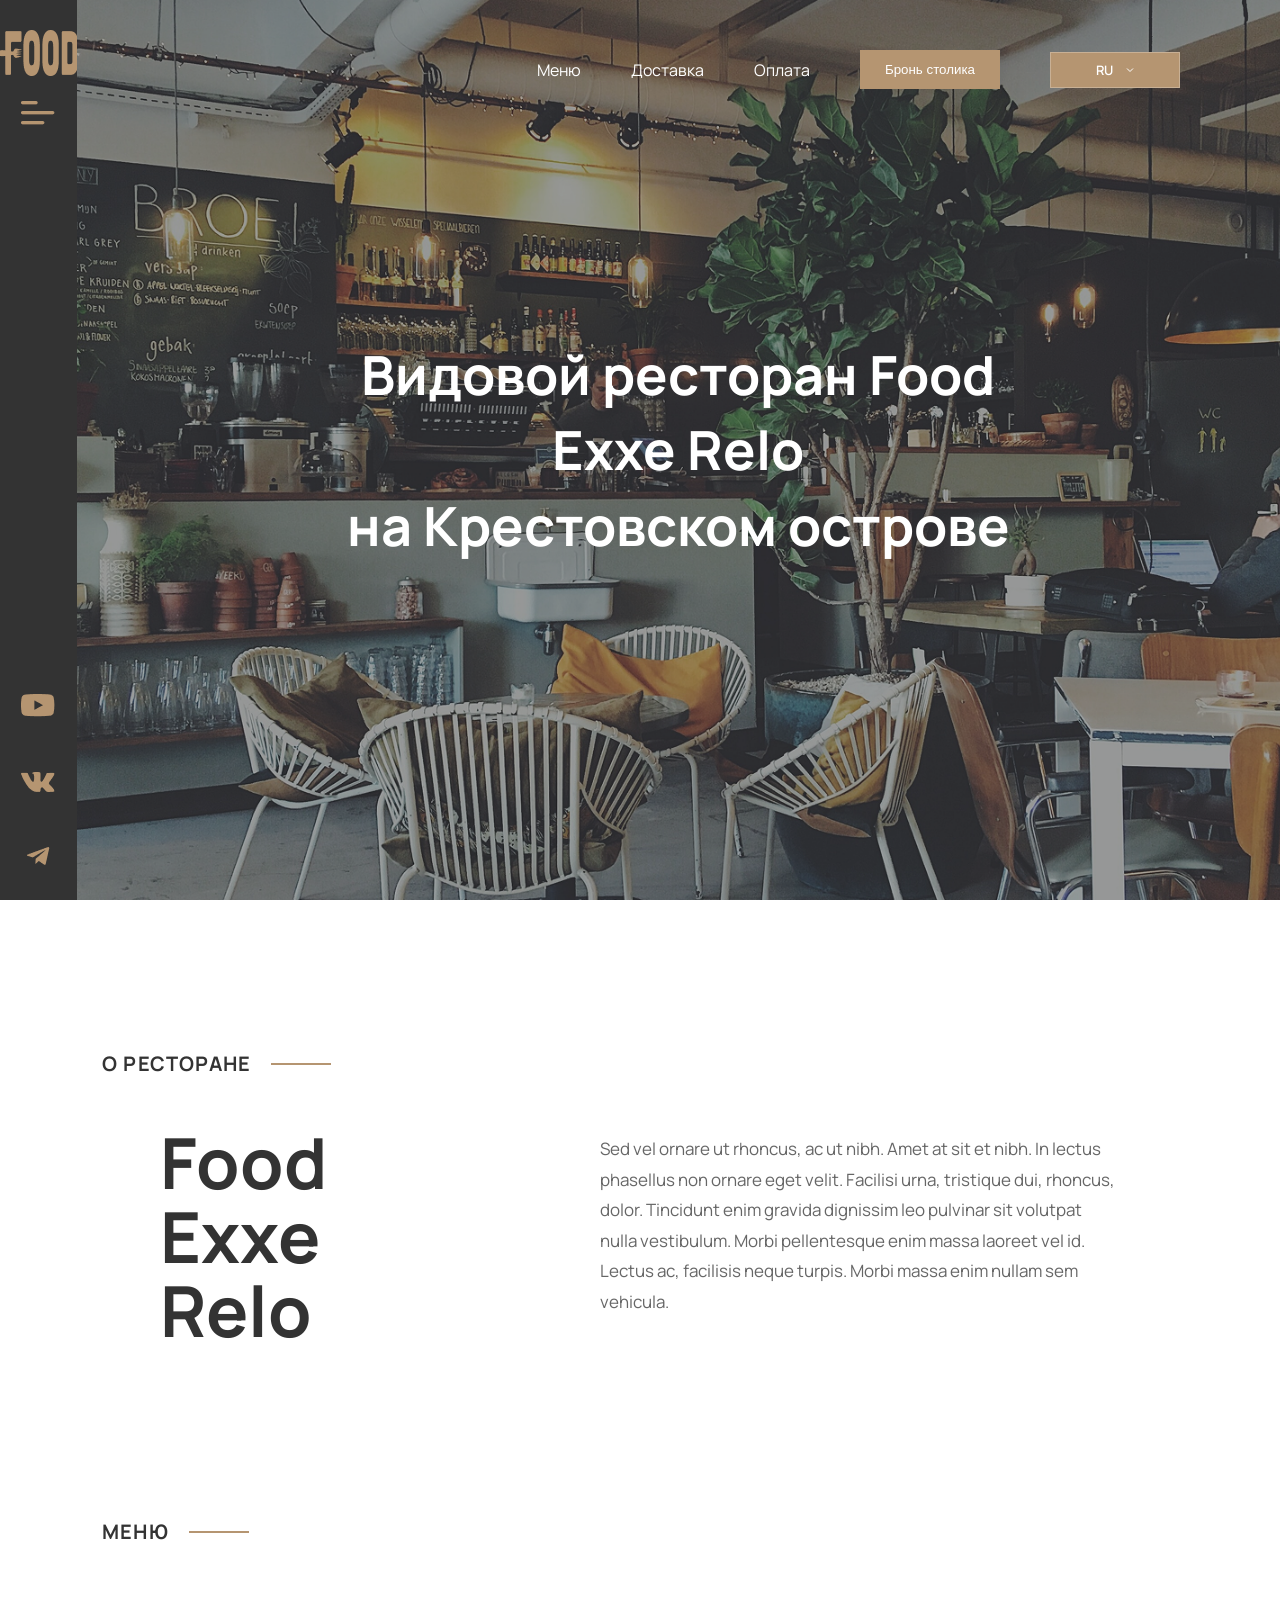
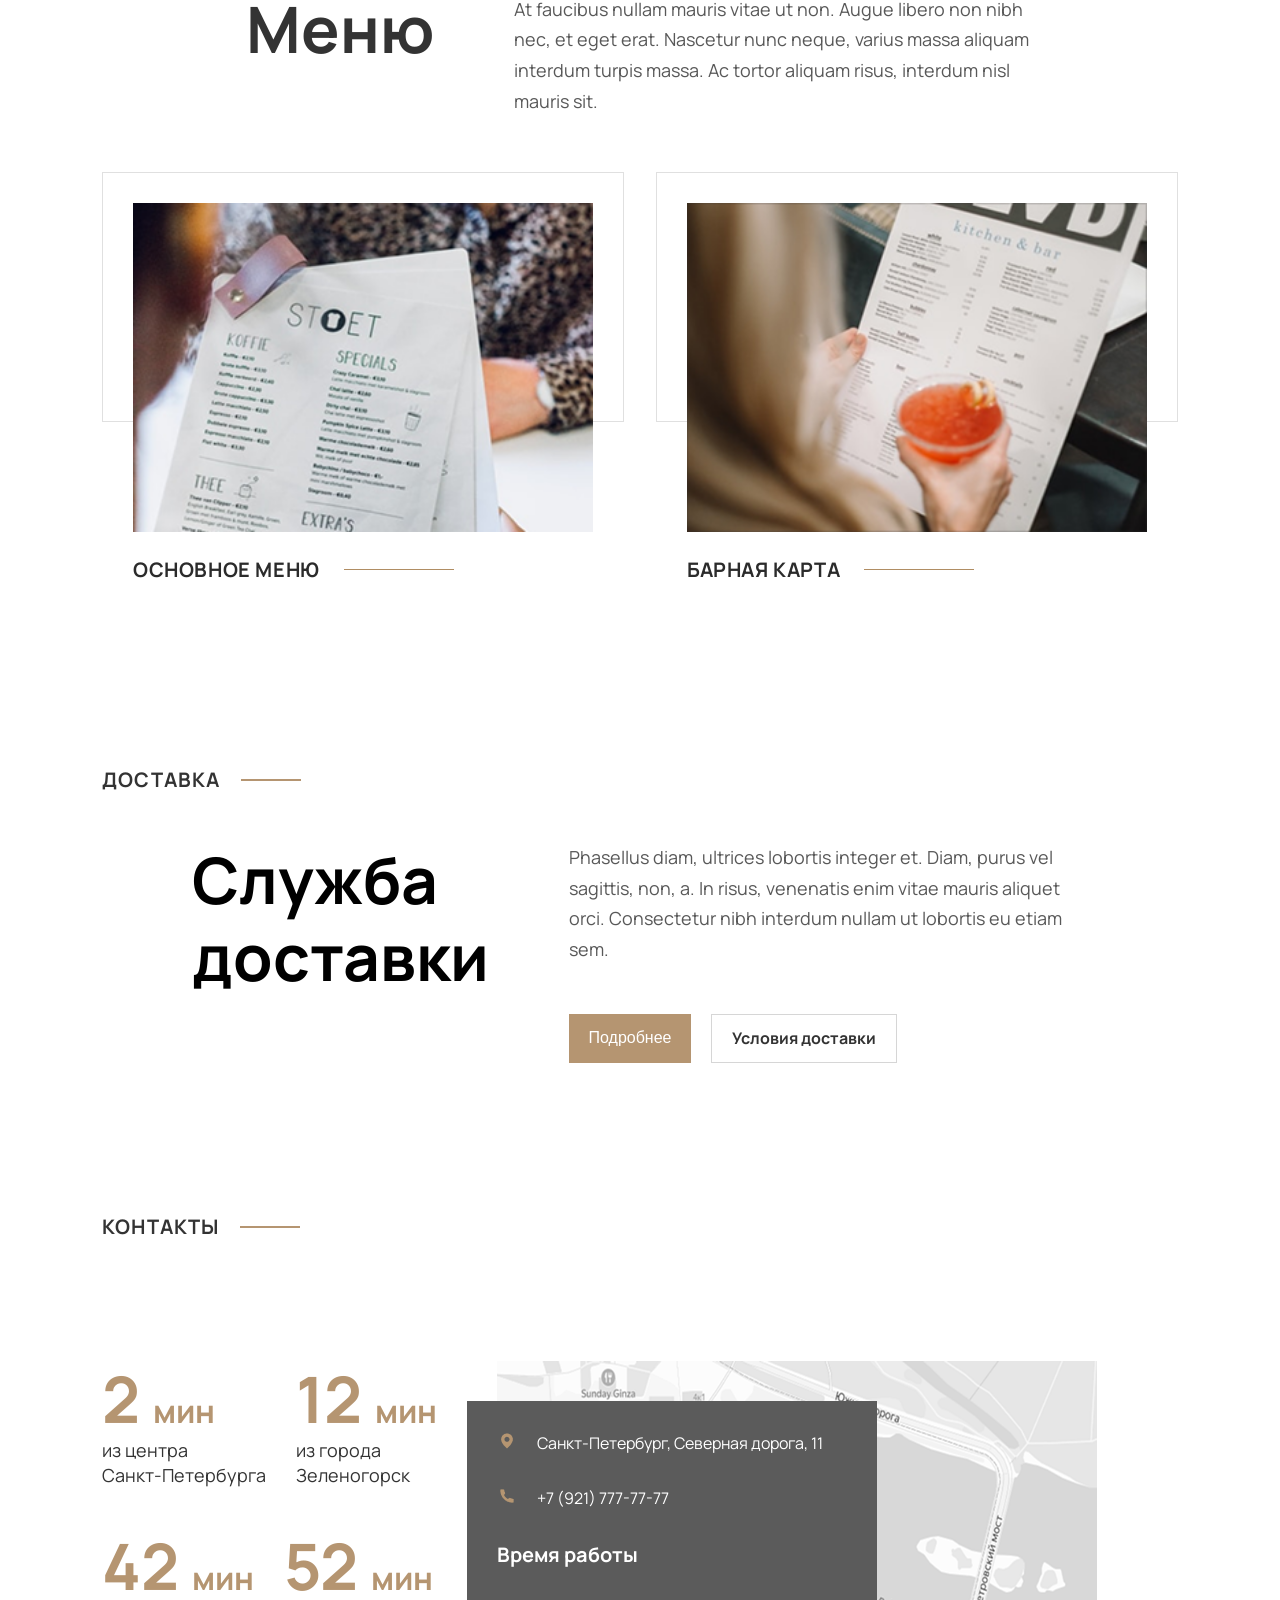
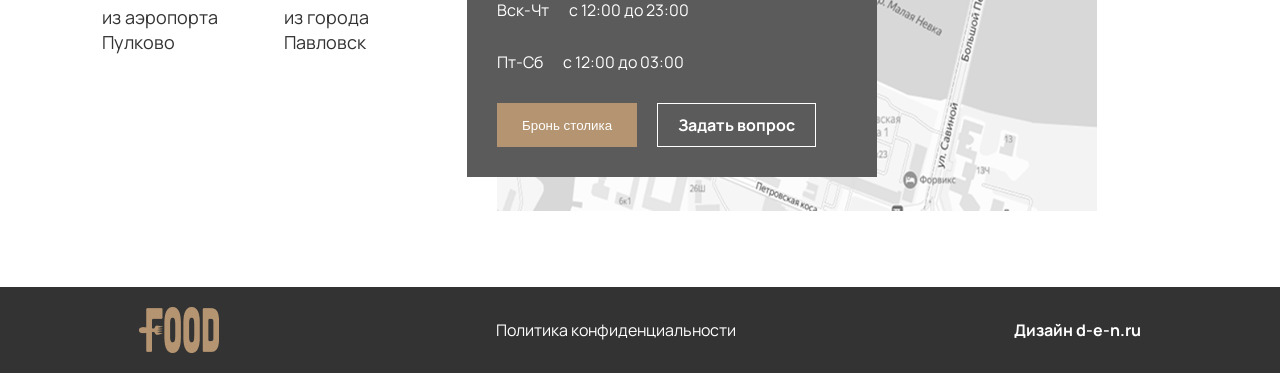
==== index.html @ c0ee684f "menu bar upade" ====
<!DOCTYPE html>
<html lang="ru">

<head>
    <meta charset="UTF-8">
    <meta name="viewport" content="width=device-width, initial-scale=1.0">
    <title>Food Exxe Relo</title>
    <link rel="stylesheet" href="./css/style.css">

    <link href="https://fonts.googleapis.com/css2?family=Manrope:wght@300;400;500;600;700&display=swap"
        rel="stylesheet">
</head>

<body>
    <section class="layout">
        <aside class="sidebar">
            <div class="sidebar-left">
                <a href="#">
                    <img src="./images/logo.png" alt="Logo">

                </a>
                <a href="#" id="openMobileMenu">
                    <img src="./images/burger-menu.png" alt="Logo">
                </a>

            </div>
            <div class="sidebar-actions">
                <button id="openModalMobile" class="wrapper-navbar__btn sidebar-book-btn" type="button"
                    data-i18n="nav.bookTable">Бронь столика</button>
                <div data-lang-select="header"></div>
            </div>
            <div class="sidebar-links">
                <a href="https://www.youtube.com/"><img src="./images/Youtube.png" alt="YouTube"></a>
                <a href="https://vk.ru/"><img  src="./images/Vk.png" alt="VK"></a>
                <a href="https://telegram.org/"><img src="./images/telegram.png" alt="Telegram"></a>
            </div>

        </aside>
        <div class="wrapper">
            <div class="wrapper-description">
                <nav class="wrapper-navbar">
                    <ul class="wrappper-navbar-items">
                        <li class="wrapper-navbar-item">
                            <a href="#" id="openMobileMenuNav" class="wrapper-navbar-link">Меню</a>
                        </li>
                        <li>
                            <a class="wrapper-navbar-link" href="delivery.html" data-i18n="nav.delivery">Доставка</a>
                        </li>
                        <li>
                            <a class="wrapper-navbar-link" href="#" data-i18n="nav.payment">Оплата</a>
                        </li>
                        <li>
                            <button id="openModal" class="wrapper-navbar__btn" type="button"
                                data-i18n="nav.bookTable">Бронь столика</button>
                        </li>
                        <li class="wrapper-navbar-lang">
                            <div data-lang-select="hero"></div>
                        </li>
                    </ul>
                </nav>
                <h2 class="wrapper-info" data-i18n-html="hero.title">Видовой ресторан Food Exxe Relo <br> на Крестовском
                    острове</h2>
            </div>

        </div>

        <section id="deliveryPage" class="delivery-page hidden">
            <div class="delivery-header">
                <nav class="delivery-categories" id="categoriesNav"></nav>
                <div class="delivery-account">
                    <div data-lang-select="delivery"></div>
                    <span data-i18n="delivery.account">Личный кабинет</span>
                    <svg width="20" height="20" viewBox="0 0 24 24" fill="none" stroke="currentColor"
                        stroke-width="1.5">
                        <circle cx="12" cy="8" r="4" />
                        <path d="M4 20c0-4 4-7 8-7s8 3 8 7" />
                    </svg>
                    <svg width="20" height="20" viewBox="0 0 24 24" fill="none" stroke="currentColor"
                        stroke-width="1.5">
                        <path d="M6 6h15l-1.5 9H7.5L6 6z" />
                        <circle cx="9" cy="20" r="1" />
                        <circle cx="18" cy="20" r="1" />
                    </svg>
                </div>
            </div>
            <div class="delivery-grid" id="deliveryGrid"></div>
        </section>

        <section id="productPage" class="product-page hidden">
            <div class="delivery-header">
                <nav class="delivery-categories" id="productCategoriesNav"></nav>
                <div class="delivery-account">
                    <div data-lang-select="delivery"></div>
                    <span data-i18n="delivery.account">Личный кабинет</span>
                    <svg width="20" height="20" viewBox="0 0 24 24" fill="none" stroke="currentColor"
                        stroke-width="1.5">
                        <circle cx="12" cy="8" r="4" />
                        <path d="M4 20c0-4 4-7 8-7s8 3 8 7" />
                    </svg>
                    <svg width="20" height="20" viewBox="0 0 24 24" fill="none" stroke="currentColor"
                        stroke-width="1.5">
                        <path d="M6 6h15l-1.5 9H7.5L6 6z" />
                        <circle cx="9" cy="20" r="1" />
                        <circle cx="18" cy="20" r="1" />
                    </svg>
                </div>
            </div>
            <div class="product-detail">
                <div class="product-detail__gallery"></div>
                <div class="product-detail__info">
                    <h1 class="product-detail__title" id="productTitle"></h1>
                    <div class="product-detail__price-row">
                        <span class="product-detail__price" id="productPrice"></span>
                        <span class="product-detail__weight" id="productWeight"></span>
                    </div>
                    <div class="product-detail__actions">
                        <div class="product-detail__quantity">
                            <label for="productQuantity" data-i18n="delivery.quantity">Количество порций:</label>
                            <input type="number" id="productQuantity" value="1" min="1" max="99">
                        </div>
                        <button type="button" class="product-detail__cart-btn" data-i18n="delivery.addToCart">В
                            корзину</button>
                    </div>
                    <div class="product-detail__addons">
                        <h3 class="product-detail__addons-title" data-i18n="delivery.addons">Сделать еще вкуснее</h3>
                        <div id="productAddons"></div>
                    </div>
                </div>
            </div>
        </section>

    </section>

    <section class="container landing-section about-section">
        <div class="restoran-about">
            <b class="restoran-text" data-i18n="section.about">о ресторане</b>
            <span class="linear"></span>
        </div>
        <div class="restoran-about__text about-section__content">
            <h2 class="restoran-about__h2 about-section__title">Food <br> Exxe <br> Relo</h2>
            <p class="restoran-about__description about-section__description" data-i18n="about.description">Sed vel
                ornare ut rhoncus, ac ut nibh. Amet at sit et nibh. In lectus phasellus non ornare eget velit. Facilisi
                urna, tristique dui, rhoncus, dolor. Tincidunt enim gravida dignissim leo pulvinar sit volutpat nulla
                vestibulum. Morbi pellentesque enim massa laoreet vel id. Lectus ac, facilisis neque turpis. Morbi massa
                enim nullam sem vehicula.</p>
        </div>

    </section>

    <section class="container landing-section">
        <div class="restoran-about">
            <b class="restoran-text" data-i18n="section.menu">меню</b>
            <span class="linear"></span>
        </div>
        <div class="restoran-about__text">
            <h2 class="restoran-about__h2" data-i18n="menu.title">Меню</h2>
            <p class="restoran-about__description" data-i18n="menu.description">
                At faucibus nullam mauris vitae ut non. Augue libero non nibh nec, et eget erat. Nascetur nunc neque,
                varius massa aliquam interdum turpis massa. Ac tortor aliquam risus, interdum nisl mauris sit.
            </p>
        </div>

        <div class="menu-cards">
            <a style="text-decoration: none;" href="#">
                <article class="menu-card">
                <div class="menu-card__media">
                        <img class="menu-card__image" src="./images/stoet.png" alt="Основное меню">
                </div>
                <div class="menu-card__about">
                    <b class="restoran-text" data-i18n="menu.main">Основное меню</b>
                    <span class="linear"></span>
                </div>
            </article>
            </a>
            <a style="text-decoration: none;" href="#">
                <article class="menu-card">
                <div class="menu-card__media">
                    <img src="./images/document.png" alt="Барная карта">
                </div>
                <div class="menu-card__about">
                    <b class="restoran-text" data-i18n="menu.bar">Барная карта</b>
                    <span class="linear restoran-linear"></span>
                </div>
            </article>
            </a>
        </div>

    </section>
    <br>
    <br>
    <section class="container landing-section">
        <div class="restoran-about">
            <b class="restoran-text" data-i18n="section.delivery">доставка</b>
            <span class="linear"></span>
        </div>
        <div class="restoran-about__text resto-bar">
            <b class="dostavka-about__h2" data-i18n-html="delivery.title">Служба <br> доставки</b>
            <div style="display: flex; flex-direction: column; gap: 50px; align-items: start;">
                <p class="restoran-about__description" data-i18n="delivery.description">
                Phasellus diam, ultrices lobortis integer et. Diam, purus vel sagittis, non, a. In risus, venenatis enim
                vitae mauris aliquet orci. Consectetur nibh interdum nullam ut lobortis eu etiam sem.
            </p>
            <div class="dostavka-btns">
            <button id="openMobileMenu" type="button"  class="dostavka-more__btn"  data-i18n="delivery.more">Подробнее</button>
            <a href="#" style="text-decoration: none;" class="dostavka-condition__btn"  data-i18n="delivery.conditions">Условия
                доставки</a>
        </div>
            </div>
        </div>
    </section>

    <section class="container">
        <div class="restoran-about">
            <b class="restoran-text" data-i18n="section.contacts">контакты</b>
            <span class="linear"></span>
        </div>

        <div class="contact-location">
            <div class="contact-left">
                <div class="contact-left__items">
                    <div class="contact-left__item">
                        <b class="contact-num">2 <span data-i18n="contacts.min">мин</span></b>
                        <p class="contact-city" data-i18n-html="contacts.fromCenter">из центра <br> Санкт-Петербурга</p>
                    </div>
                    <div class="contact-left__item">
                        <b class="contact-num">12 <span data-i18n="contacts.min">мин</span></b>
                        <p class="contact-city" data-i18n-html="contacts.fromZelenogorsk">из города <br> Зеленогорск</p>
                    </div>
                </div>
                <div class="contact-left__items contact-right__items">
                    <div class="contact-left__item">
                        <b class="contact-num">42 <span data-i18n="contacts.min">мин</span></b>
                        <p class="contact-city" data-i18n-html="contacts.fromPulkovo">из аэропорта <br> Пулково</p>
                    </div>
                    <div class="contact-left__item">
                        <b class="contact-num">52 <span data-i18n="contacts.min">мин</span></b>
                        <p class="contact-city" data-i18n-html="contacts.fromPavlovsk">из города <br> Павловск</p>
                    </div>
                </div>
            </div>
            <div class="contact-map">
                <img class="location-map" src="./images/Rectangle 43.png" alt="">
                <div class="map-card">
                    <div class="map-location">
                        <a href=""><img src="./images/ci_location.png" alt=""></a>
                       <a style="text-decoration: none; color: white; " href=""> <span class="map-location__left">Санкт-Петербург, Северная дорога, 11 </span></a>
                    </div>
                    <div class="map-location">
                        <a href="#"><img src="./images/ci_phone.png" alt=""></a>
                        <a style="text-decoration: none; color: white; " href="#"><span class="map-location__left">+7 (921) 777-77-77 </span></a>
                    </div>
                    <h4 class="work-hour">Время работы</h4>
                    <div class="map-location">
                        <span>Вск-Чт</span> 
                    <span>с 12:00 до 23:00</span>
                    </div>
                    <div class="map-location">
                        <span>Пт-Сб</span> 
                    <span>с 12:00 до 03:00</span>
                    </div>
                   <div class="map-btns">
                     <button id="openModalFromMenu" class="wrapper-navbar__btn sidebar-book-btn" type="button"
                    data-i18n="nav.bookTable">Бронь столика</button>
                     <a style="text-decoration: none;" href="#" class="bron-stol" 
                    >Задать вопрос</a>
                   </div>
                </div>
            </div>
        </div>
    </section>


    <footer class="footer">
        <div class="container2">
            <img src="./images/logo.png" alt="Logo">
            <p class="footer-politika" data-i18n="footer.privacy">Политика конфиденциальности</p>
            <p class="footer-link" data-i18n="footer.design">Дизайн d-e-n.ru</p>

        </div>

    </footer>

    <!-- ===== Modal ===== -->
    <div class="modal-overlay" id="bookingModal">
        <div class="modal">
            <button class="modal-close" id="closeModal" data-i18n-aria="modal.close" aria-label="Закрыть">×</button>

            <div class="modal-logo">
                <img src="./images/logo.png" alt="FOOD">
            </div>

            <h3 class="modal-title" data-i18n="modal.title">ЗАБРОНИРОВАТЬ СТОЛИК</h3>

            <form class="modal-form" id="bookingForm">
                <input type="text" name="name" data-i18n-placeholder="modal.name" placeholder="Имя" required>
                <input type="tel" name="phone" data-i18n-placeholder="modal.phone" placeholder="Телефон" required>

                <div class="modal-row">
                    <input type="number" name="guests" data-i18n-placeholder="modal.guests" placeholder="Гостей" min="1"
                        required>
                    <input type="text" name="time" data-i18n-placeholder="modal.time" placeholder="Время" required>
                </div>

                <button type="submit" class="modal-submit" data-i18n="modal.submit">Забронировать</button>
            </form>
        </div>
    </div>

    <!-- ===== Mobile Menu ===== -->
    <div class="mobile-menu" id="mobileMenu">
        <div class="mobile-menu-content">

            <div class="mobile-menu-logo">
                <img src="./images/logo.png" alt="FOOD">
                <br>
                <button class="mobile-menu-close" id="closeMobileMenu" data-i18n-aria="modal.close"
                    aria-label="Закрыть">×</button>

            </div>

            <div data-lang-select="mobile"></div>

            <nav class="mobile-menu-nav">
                <ul>
                   
                    <li><a href="delivery.html" data-open-delivery data-i18n="nav.delivery">Доставка</a></li>
                    <li><a href="#payment" data-i18n="nav.payment">Оплата</a></li>
                </ul>
            </nav>

            <button class="mobile-menu-btn" id="openModalFromMenu" data-i18n="nav.bookTable">
                Бронь столика
            </button>

            <div class="mobile-menu-socials">
                <a href="https://www.youtube.com/"><img src="./images/Youtube.png" alt="YouTube"></a>
                <a href="https://vk.ru/"><img src="./images/Vk.png" alt="VK"></a>
                <a href="https://telegram.org/"><img src="./images/telegram.png" alt="Telegram"></a>
            </div>
        </div>
    </div>

    <script src="./js/i18n.js"></script>
    <script src="./js/menu-data.js"></script>
    <script src="./js/delivery.js"></script>
    <script src="./js/script.js"></script>
</body>

</html>
---- css/style.css ----
* {
    box-sizing: border-box;
    margin: 0;
    padding: 0;
}



body {
    font-family: 'Manrope', sans-serif;
    overflow-x: hidden;
}
.container {
    max-width: 1076px;
    margin: 150px auto;
    
}

.container2 {
    padding: 20px 0;
    margin-top: 150px;
    display: flex;
    justify-content: space-around;
    align-items: center;
    color: rgba(255, 255, 255, 1);
}


.linear {
    width: 60px;
    height: 2px;
    background-color: rgba(181, 149, 113, 1);
}


.layout {
    display: flex;
    width: 100%;
    height: 100%;
    
}



.sidebar{
    background-color: rgba(51, 51, 51, 1);
    width: 6%;
    height: 100vh;
    padding: 30px;
    display: flex;
    flex-direction: column;
    align-items: center;
    justify-content: space-between;
    
}


.sidebar-left {
    display: flex;
    flex-direction: column;
    align-items: center;
    gap: 20px;
    flex-shrink: 0;
}




.sidebar-links {
    display: flex;
    flex-direction: column;
    align-items: center;
    justify-content: center;
    gap: 50px;
}

.sidebar-actions {
    display: none;
}


.wrapper {
    background-image: url("../images/bg-image.png");
    background-size: cover;
    background-position: center;
    width: 94%;
    height: 100vh;
    position: relative;
}


.wrappper-navbar-items {
    display: flex;
    padding-right: 100px;
    padding-top: 50px;
    justify-content: end;
    align-items: center;
    gap: 50px;
    list-style: none;
}

.wrapper-navbar-lang {
    list-style: none;
}


.wrapper-navbar-link {
    text-decoration: none;
    color: rgba(255, 255, 255, 1);
}



.wrapper-navbar__btn {
    background-color: rgba(181, 149, 113, 1);
    color: rgba(255, 255, 255, 1);
    padding: 12px 25px;
    border: none;
   
}

.wrapper-navbar__btn:hover {
    cursor: pointer;
}

.wrapper-info {
    position: relative;
    font-weight: 700;
    font-size: 54px;
    line-height: 140%;
    color: rgba(255, 255, 255, 1);
    text-align: center;
    max-width: 820px;
    padding: 0 32px;
    margin: 0 auto;
}

.wrapper-description {
    width: 100%;
    height: 100%;
    display: flex;
    flex-direction: column;
    justify-content: center;
    align-items: center;
    position: relative;
}

.wrapper-navbar {
    position: absolute;
    top: 0;
    right: 0;
    width: 100%;
    z-index: 2;
}




/* ===== Modal ===== */
.modal-overlay {
  position: fixed;
  inset: 0;
  background: rgba(0, 0, 0, 0.65);
  display: flex;
  align-items: center;
  justify-content: center;
  z-index: 1000;
  opacity: 0;
  visibility: hidden;
  transition: all 0.3s ease;
}

.modal-overlay.active {
  opacity: 1;
  visibility: visible;
}

.modal {
  background: #2a2a2a;
  padding: 40px 36px;
  border-radius: 8px;
  width: 100%;
  max-width: 380px;
  position: relative;
  text-align: center;
  transform: translateY(20px);
  transition: transform 0.3s ease;
}

.modal-overlay.active .modal {
  transform: translateY(0);
}

.modal-close {
  position: absolute;
  top: 16px;
  right: 18px;
  background: none;
  border: none;
  color: #fff;
  font-size: 28px;
  cursor: pointer;
  line-height: 1;
  opacity: 0.8;
  transition: opacity 0.2s;
}

.modal-close:hover {
  opacity: 1;
}

.modal-logo {
  margin-bottom: 20px;
}

.modal-logo img {
  height: 28px;
}

.modal-title {
  font-size: 15px;
  font-weight: 600;
  letter-spacing: 1.5px;
  margin-bottom: 28px;
  color: #fff;
  text-transform: uppercase;
}

.modal-form {
  display: flex;
  flex-direction: column;
  gap: 14px;
}

.modal-form input {
  width: 100%;
  padding: 12px 14px;
  background: transparent;
  border: 1px solid #555;
  border-radius: 4px;
  color: #fff;
  font-size: 14px;
  font-family: 'Manrope', sans-serif;
  outline: none;
  transition: border-color 0.2s;
}

.modal-form input::placeholder {
  color: #999;
}

.modal-form input:focus {
  border-color: #b59571;
}

.modal-row {
  display: flex;
  gap: 12px;
}

.modal-row input {
  width: 50%;
}

.modal-submit {
  margin-top: 10px;
  background: #b59571;
  color: #1a1a1a;
  border: none;
  padding: 13px;
  border-radius: 4px;
  font-size: 15px;
  font-weight: 600;
  cursor: pointer;
  transition: background 0.25s;
  font-family: 'Manrope', sans-serif;
}

.modal-submit:hover {
  background: #c9a87e;
}


/* ===== Mobile Menu ===== */
.mobile-menu {
  position: fixed;
  inset: 0;
  background: #2a2a2a;
  z-index: 1100;
  display: flex;
  align-items: center;
  justify-content: center;
  opacity: 0;
  visibility: hidden;
  transition: all 0.35s ease;
}

.mobile-menu.active {
  opacity: 1;
  visibility: visible;
}

.mobile-menu-content {
  text-align: center;
  width: 100%;
  max-width: 320px;
  position: relative;
  padding: 40px 20px;
  display: flex;
  flex-direction: column;
  align-items: center;
}

.mobile-menu-close {

  background: none;
  border: none;
  color: #b59571;
  font-size: 32px;
  cursor: pointer;
  line-height: 1;
}

.mobile-menu-logo {
    padding: 20px;
}

.mobile-menu-logo img {
  height: 32px;
}

.mobile-menu-nav ul {
  list-style: none;
  margin-bottom: 40px;
}

.mobile-menu-nav li {
  margin-bottom: 28px;
}

.mobile-menu-nav a {
  color: #fff;
  font-size: 22px;
  font-weight: 500;
  text-decoration: none;
  transition: color 0.2s;
}

.mobile-menu-nav a:hover {
  color: #b59571;
}

.mobile-menu-btn {
  background: #b59571;
  color: #1a1a1a;
  border: none;
  padding: 14px 36px;
  font-size: 16px;
  font-weight: 600;
  border-radius: 4px;
  cursor: pointer;
  font-family: 'Manrope', sans-serif;
  margin-bottom: 60px;
  transition: background 0.25s;
}

.mobile-menu-btn:hover {
  background: #c9a87e;
}

.mobile-menu-socials {
  display: flex;
  justify-content: center;
  gap: 28px;
}

.mobile-menu-socials img {
  width: 24px;
  height: 24px;
  opacity: 0.8;
  transition: opacity 0.2s;
}

.mobile-menu-socials a:hover img {
  opacity: 1;
}



.restoran-about {
    display: flex;
    gap: 20px;
    align-items: center;
}

.restoran-text {
    font-weight: 700;
    font-size: 20px;
    line-height: 140%;
    text-transform: uppercase;
    letter-spacing: 0.06em;
    color: rgba(51, 51, 51, 1);
}

.restoran-about__text {
    margin-top: 48px;
    display: flex;
    gap: 80px;
    justify-content: center;
    align-items: flex-start;
}

.restoran-about__h2 {
    font-weight: 700;
    font-size: 64px;
    line-height: 110%;
    color: rgba(51, 51, 51, 1);
    flex-shrink: 0;
}

.restoran-about__description {
    font-weight: 400;
    font-size: 18px;
    line-height: 170%;
    color: rgba(51, 51, 51, 0.82);
    margin-bottom: 0;
    max-width: 520px;
}

.about-section {
    padding-bottom: 20px;
}

.about-section__content {
    display: grid;
    grid-template-columns: minmax(220px, 340px) minmax(280px, 1fr);
    gap: 48px 100px;
    align-items: start;
    justify-content: start;
    max-width: 960px;
    margin-left: auto;
    margin-right: auto;
}

.about-section__title {
    font-size: clamp(42px, 5.5vw, 72px);
    line-height: 105%;
    margin: 0;
}

.about-section__description {
    font-size: 17px;
    line-height: 180%;
    color: rgba(51, 51, 51, 0.75);
    max-width: 100%;
    padding-top: 8px;
}


.menu-cards {
    margin-top: 56px;
    display: grid;
    grid-template-columns: repeat(2, minmax(0, 1fr));
    gap: 32px;
}

.menu-card {
    border: 1px solid rgba(51, 51, 51, 0.15);
    height: 250px;
    background: #fff;
    padding: 30px 30px 32px;
    display: flex;
    flex-direction: column;
}

.menu-card__media {
    width: 100%;

    
}

.menu-card__media img {
    width: 100%;
    height: 100%;
    display: block;
    object-fit: cover;
    object-position: center;
    
}

.menu-card__about {
    display: flex;
    gap: 24px;
    align-items: center;
    justify-content: flex-start;
    margin-top: 24px;
    
    
}

.menu-card__about .restoran-text {
    font-size: 20px;
    font-weight: 700;
    letter-spacing: 0.03em;
    text-transform: uppercase;
    white-space: nowrap;
    color: #2b2b2b;
}

.menu-card__about .linear {
    display: block;
    width: 110px;
    height: 1.5px;
    background: #b08d63;
}

.dostavka-about__h2 {
    font-weight: 700;
    font-size: 64px;
    line-height: 120%;
    
}


.dostavka-more__btn {
    background-color: rgba(181, 149, 113, 1);
    padding: 12px 20px;
    color: rgba(255, 255, 255, 1);
    border: none;
    font-weight: 500;
    font-size: 16px;
    line-height: 140%;
    
}

.dostavka-condition__btn {
    font-weight: bold;
    font-size: 16px;
    line-height: 140%;
    padding: 12px 20px;
    border: 1px solid rgba(51, 51, 51, 0.2);
    background-color: transparent;
    color: rgba(51, 51, 51, 1);
    
}

.dostavka-btns {
    display: flex;
    gap: 20px;
    justify-content: center;
    
}

.contact {
    max-width: 1296px;
    margin: 0 auto;
    
}

.contact-map img {
    width: 600px; 
    height: 450px;
    position: absolute;
        

}


.contact-location {
    width: 100%;
    display: flex;
    gap: 60px;
    margin-top: 120px;
    
    
}

.contact-left__items{
    display: flex;
    gap: 30px;
}

.contact-left__items + .contact-left__items {
    margin-top: 40px;
}


.contact-num {
    font-weight: 700;
    font-size: 64px;
    line-height: 120%;
    color: rgba(181, 149, 113, 1);
    
}

.contact-num span {
    font-weight: 700;
    font-size: 32px;
    line-height: 120%;
    color: rgba(181, 149, 113, 1);
}

.contact-city {
    font-weight: 400;
    font-size: 18px;
    line-height: 140%;
    color: rgba(51, 51, 51, 1);
    
}


.footer{
    width: 100%;
    background-color: rgba(51, 51, 51, 1);
}


.footer-politika {
    font-weight: 400;
    font-size: 16px;
    line-height: 140%;
}

.footer-link {
    font-weight: 700;
    font-size: 16px;
    line-height: 140%;
    color: rgba(255, 255, 255, 1);
}


/* ===== Utility ===== */
.hidden {
    display: none !important;
}


/* ===== Delivery Page ===== */
.delivery-page,
.product-page {
    flex: 1;
    width: auto;
    min-width: 0;
    background: #fff;
    min-height: 100vh;
    padding: 36px 48px 48px 40px;
}

.delivery-header {
    display: flex;
    align-items: flex-end;
    justify-content: space-between;
    gap: 32px;
    margin-bottom: 36px;
    padding-bottom: 14px;
    border-bottom: 1px solid rgba(51, 51, 51, 0.12);
}

.delivery-account {
    display: flex;
    align-items: center;
    gap: 10px;
    flex-shrink: 0;
    color: rgba(51, 51, 51, 1);
    font-size: 14px;
    font-weight: 400;
    white-space: nowrap;
    padding-bottom: 2px;
}

.delivery-account svg {
    color: rgba(51, 51, 51, 0.65);
    cursor: pointer;
}

.delivery-categories {
    display: flex;
    flex-wrap: nowrap;
    gap: 28px;
    overflow-x: auto;
    scrollbar-width: none;
    -ms-overflow-style: none;
    padding-bottom: 2px;
    margin-bottom: 0;
    border-bottom: none;
}

.delivery-categories::-webkit-scrollbar {
    display: none;
}

.delivery-category {
    background: none;
    border: none;
    font-family: Manrope, sans-serif;
    font-size: 14px;
    font-weight: 400;
    color: rgba(51, 51, 51, 0.55);
    cursor: pointer;
    padding: 0 0 10px;
    position: relative;
    transition: color 0.2s;
    white-space: nowrap;
    flex-shrink: 0;
}

.delivery-category:hover {
    color: rgba(51, 51, 51, 1);
}

.delivery-category.active {
    color: rgba(51, 51, 51, 1);
    font-weight: 500;
}

.delivery-category.active::after {
    content: '';
    position: absolute;
    bottom: 0;
    left: 0;
    width: 100%;
    height: 2px;
    background-color: rgba(181, 149, 113, 1);
}

.delivery-grid {
    display: grid;
    grid-template-columns: repeat(4, 1fr);
    gap: 32px 20px;
}

.food-card {
    display: flex;
    flex-direction: column;
    cursor: pointer;
    border: 1px solid #eee;
    background: #fff;
}

.food-card__image-wrap {
    background: #f8f8f8;
}

.food-card__image {
    width: 100%;
    aspect-ratio: 1 / 0.78;
    object-fit: cover;
    display: block;
}

.food-card__body {
    padding: 20px 20px 22px;
    display: flex;
    flex-direction: column;
    flex: 1;
    width: 100%;
}

.food-card__title {
    font-size: 16px;
    font-weight: 700;
    text-align: center;
    line-height: 1.35;
    min-height: 44px;
    margin-bottom: 16px;
    color: #222;
    word-break: break-word;
}

.food-card__footer {
    margin-top: auto;
    display: flex;
    align-items: center;
    justify-content: space-between;
    gap: 10px;
    width: 100%;
}

.food-card__price {
    font-size: 20px;
    font-weight: 700;
    color: #1a1a1a;
    white-space: nowrap;
}

.food-card__btn {
    background: rgba(176, 140, 98, 1);
    color: #fff;
    border: none;
    padding: 12px 18px;
    font-family: Manrope, sans-serif;
    font-size: 13px;
    font-weight: 600;
    cursor: pointer;
    transition: background 0.2s;
    white-space: nowrap;
    flex-shrink: 0;
}

.food-card__btn:hover {
    background-color: #9a7852;
}

.delivery-empty {
    grid-column: 1 / -1;
    padding: 60px 20px;
    text-align: center;
    color: rgba(51, 51, 51, 0.5);
    font-size: 16px;
}


/* ===== Product Detail ===== */
.product-detail {
    display: grid;
    grid-template-columns: 1fr 1fr;
    gap: 60px;
    align-items: start;
}

.product-detail__title {
    font-size: 28px;
    font-weight: 700;
    line-height: 130%;
    color: rgba(51, 51, 51, 1);
    margin-bottom: 20px;
    padding-bottom: 20px;
    border-bottom: 1px solid rgba(51, 51, 51, 0.15);
}

.product-detail__price-row {
    display: flex;
    align-items: baseline;
    gap: 8px;
    margin-bottom: 28px;
}

.product-detail__price {
    font-size: 22px;
    font-weight: 700;
    color: rgba(51, 51, 51, 1);
}

.product-detail__weight {
    font-size: 16px;
    font-weight: 400;
    color: rgba(51, 51, 51, 0.6);
}

.product-detail__actions {
    display: flex;
    align-items: center;
    gap: 24px;
    padding-bottom: 28px;
    border-bottom: 1px solid rgba(51, 51, 51, 0.15);
    margin-bottom: 32px;
}

.product-detail__quantity {
    display: flex;
    align-items: center;
    gap: 16px;
    margin-bottom: 0;
}

.product-detail__quantity label {
    font-size: 14px;
    color: rgba(51, 51, 51, 0.7);
}

.product-detail__quantity input {
    width: 60px;
    padding: 8px 12px;
    border: 1px solid rgba(51, 51, 51, 0.2);
    font-family: Manrope, sans-serif;
    font-size: 15px;
    text-align: center;
    outline: none;
}

.product-detail__quantity input:focus {
    border-color: rgba(181, 149, 113, 1);
}

.product-detail__cart-btn {
    background-color: rgba(181, 149, 113, 1);
    color: #fff;
    border: none;
    padding: 14px 40px;
    font-family: Manrope, sans-serif;
    font-size: 15px;
    font-weight: 600;
    cursor: pointer;
    margin-bottom: 0;
    transition: background 0.2s;
    flex-shrink: 0;
}

.product-detail__cart-btn:hover {
    background-color: rgba(201, 168, 126, 1);
}

.product-detail__addons-title {
    font-size: 16px;
    font-weight: 600;
    color: rgba(51, 51, 51, 1);
    margin-bottom: 20px;
}

.product-addon {
    display: flex;
    align-items: center;
    justify-content: space-between;
    padding: 16px 0;
    border-bottom: 1px solid rgba(51, 51, 51, 0.08);
    cursor: pointer;
}

.product-addon__info {
    display: flex;
    flex-direction: column;
    gap: 4px;
    min-width: 0;
    flex: 1;
    padding-right: 12px;
}

.product-addon__title {
    font-size: 14px;
    font-weight: 400;
    color: rgba(51, 51, 51, 0.45);
    word-break: break-word;
}

.product-addon__price {
    font-size: 15px;
    font-weight: 700;
    color: rgba(51, 51, 51, 1);
}

.product-addon__checkbox {
    width: 18px;
    height: 18px;
    accent-color: rgba(181, 149, 113, 1);
    cursor: pointer;
}

body.delivery-active .sidebar {
    position: fixed;
    left: 0;
    top: 0;
    height: 100vh;
    z-index: 100;
}

body.delivery-active .layout {
    min-height: 100vh;
}

body.delivery-active .delivery-page,
body.delivery-active .product-page {
    margin-left: 6%;
    width: 94%;
}

@media (max-width: 1200px) {
    .delivery-grid {
        grid-template-columns: repeat(3, 1fr);
    }
    .contact-map img{
        display: none;
    }
    .sidebar{
        padding: 50px;

    }
}

@media (max-width: 900px) {
    body.delivery-active .delivery-page,
    body.delivery-active .product-page {
        margin-left: 0;
        width: 100%;
    }

    .delivery-page,
    .product-page {
        padding: 24px 20px;
    }

    .delivery-header {
        flex-direction: column;
        align-items: stretch;
        gap: 16px;
    }

    .delivery-account {
        justify-content: flex-end;
    }

    .delivery-grid {
        grid-template-columns: repeat(2, 1fr);
    }

    .product-detail {
        grid-template-columns: 1fr;
        gap: 30px;
    }
  

    .footer{
        width: 100%;
        
        margin-top: 210px;
    }
}

@media (max-width: 600px) {

    .location-map{
        width: 100%;
        
    }
    
    .contact-map img {
        width: 100%;
        
    }
    
    .delivery-grid {
        grid-template-columns: 1fr;
        gap: 24px;
    }

    .delivery-categories {
        gap: 16px 20px;
    }

    .delivery-category {
        font-size: 13px;
    }

    .delivery-account {
        justify-content: flex-start;
        flex-wrap: wrap;
        white-space: normal;
    }
}

/* ===== Language Select ===== */
.lang-select {
    position: relative;
    display: inline-block;
    min-width: 130px;
    z-index: 300;
}

.lang-select__trigger {
    display: flex;
    align-items: center;
    gap: 8px;
    width: 100%;
    padding: 8px 12px;
    background: rgba(181, 149, 113, 1);
    border: 1px solid rgba(181, 149, 113, 1);
    color: #fff;
    font-family: Manrope, sans-serif;
    font-size: 13px;
    font-weight: 600;
    cursor: pointer;
    transition: all 0.25s ease;
}

.lang-select__trigger:hover {
    background: rgba(201, 168, 126, 1);
    border-color: rgba(201, 168, 126, 1);
}

.lang-select__value {
    min-width: 22px;
    letter-spacing: 0.5px;
}

.lang-select__label {
    flex: 1;
    text-align: left;
    font-weight: 500;
    font-size: 12px;
    opacity: 0.95;
}

.lang-select__arrow {
    flex-shrink: 0;
    transition: transform 0.25s ease;
}

.lang-select.open .lang-select__arrow {
    transform: rotate(180deg);
}

.lang-select__dropdown {
    position: absolute;
    
    left: 0;
    right: 0;
    list-style: none;
    margin: 0;
    padding: 6px;
    background: #fff;
    border: 1px solid rgba(51, 51, 51, 0.1);
    box-shadow: 0 8px 24px rgba(0, 0, 0, 0.12);
    opacity: 0;
    visibility: hidden;
   
    z-index: 1000;
}

.lang-select.open {
    z-index: 1;
}

.lang-select.open .lang-select__dropdown {
    opacity: 1;
    visibility: visible;
    transform: translateY(0);
}

.lang-select__option {
    display: flex;
    align-items: center;
    gap: 10px;
    width: 100%;
    padding: 10px 12px;
    background: transparent;
    border: none;
    font-family: Manrope, sans-serif;
    font-size: 13px;
    color: rgba(51, 51, 51, 0.8);
    cursor: pointer;
    transition: all 0.2s ease;
    text-align: left;
}

.lang-select__option:hover {
    background: rgba(181, 149, 113, 0.1);
    color: rgba(51, 51, 51, 1);
}

.lang-select__option.active {
    background: rgba(181, 149, 113, 0.15);
    color: rgba(181, 149, 113, 1);
    font-weight: 600;
}

.lang-select__option-code {
    min-width: 24px;
    font-weight: 700;
    font-size: 12px;
}

.lang-select__option-label {
    font-size: 13px;
}

.lang-select--hero .lang-select__trigger {
    background: rgba(181, 149, 113, 1);
    border-color: rgba(255, 255, 255, 0.25);
    min-width: 72px;
    justify-content: center;
    padding: 8px 14px;
}

.lang-select--hero .lang-select__label {
    display: none;
}

.lang-select--hero .lang-select__dropdown {
    min-width: 160px;
    right: 0;
    left: auto;
}

.lang-select--header .lang-select__trigger {
    background: rgba(181, 149, 113, 1);
    border-color: rgba(255, 255, 255, 0.25);
    color: #fff;
    min-width: 64px;
    justify-content: center;
    padding: 8px 10px;
}

.lang-select--header .lang-select__label {
    display: none;
}

.lang-select--header .lang-select__dropdown {
    min-width: 160px;
    right: 0;
    left: auto;
}

.lang-select--sidebar .lang-select__trigger {
    flex-direction: column;
    gap: 2px;
    padding: 8px 10px;
}

.lang-select--sidebar .lang-select__label {
    font-size: 10px;
    text-align: center;
}

.lang-select--sidebar .lang-select__dropdown {
    left: 50%;
    
    min-width: 150px;
}



.lang-select--mobile {
    min-width: 180px;
    margin-bottom: 30px;
}

.lang-select--mobile .lang-select__trigger {
    padding: 10px 14px;
}

.lang-select--delivery .lang-select__trigger {
    background: #fff;
    border-color: rgba(51, 51, 51, 0.15);
    color: rgba(51, 51, 51, 1);
}

.lang-select--delivery .lang-select__trigger:hover {
    border-color: rgba(181, 149, 113, 1);
    background: rgba(181, 149, 113, 0.08);
}

.lang-select--delivery.open .lang-select__trigger {
    border-color: rgba(181, 149, 113, 1);
}

.lang-select--delivery .lang-select__value {
    color: rgba(181, 149, 113, 1);
}

.contact-map {
    flex: 1;
    justify-content: space-between;
    color: white; 
    
}

.map-location {
    display: flex;
    gap: 20px;
    align-items: center;
       
    

}

.map-location img {
    width: 20px;
    height: 20px;
    position: relative;
    left: 0;

}

.map-location__left {
    position: relative;
    
}

.map-card{
    width: 410px;
    display: flex;
    flex-direction: column;
    gap: 30px;
    background-color: #5B5B5B;
    padding-left: 30px;
    padding-right: 30px;
    padding-top: 30px;
    padding-bottom: 30px;
    position: relative;
    top: 40px;
    left: -30px;
    

}

.work-hour{
    font-weight: 700;
    font-size: 20px;
    line-height: 140%;

}

.map-btns{
    display: flex;
    gap: 20px;
}

.bron-stol{
    color: #FFFFFF;
    border: 1px solid #FFFFFF;
    background-color: transparent;
    font-weight: 700;
    font-size: 16px;
    line-height: 140%;
    padding: 10px 20px;

}

@media (max-width: 1200px) {
    .container {
        margin: 100px auto;
        padding: 0 24px;
    }

    .restoran-about__text {
        gap: 60px;
    }

    .restoran-about__h2,
    .dostavka-about__h2 {
        font-size: 48px;
    }

    .contact-num {
        font-size: 48px;
    }

    .contact-num span {
        font-size: 24px;
    }

    .wrappper-navbar-items {
        padding-right: 24px;
        padding-top: 32px;
        gap: 24px;
    }

    .wrapper-info {
        font-size: 40px;
        max-width: 700px;
        padding: 0 24px;
    }
}

@media (max-width: 992px) {
    .layout {
        flex-direction: column;
    }

    .menu-card {
        border: none;
        width: 100%;
        
    }

    .sidebar {
        width: 100%;
        height: auto;
        min-height: auto;
        flex-direction: row;
        align-items: center;
        padding: 14px 20px;
        justify-content: flex-start;
        gap: 10px;
        position: sticky;
        top: 0;
        z-index: 200;
        overflow: visible;
    }

    .sidebar-left {
        flex-direction: row;
        align-items: center;
        gap: 14px;
        min-width: 0;
    }

    .sidebar-left a:nth-child(2) {
        display: block;
    }

    .sidebar-left img {
        max-height: 28px;
        width: auto;
    }

    .sidebar-links {
        flex-direction: row;
        align-items: center;
        gap: 16px;
    }

    .sidebar-links img {
        max-height: 22px;
        width: auto;
    }

    .sidebar-actions {
        display: flex;
        align-items: center;
        gap: 8px;
        margin-left: auto;
        margin-right: 8px;
        position: relative;
        z-index: 1;
        overflow: visible;
    }

    .sidebar-book-btn {
        padding: 8px 12px;
        font-size: 12px;
        white-space: nowrap;
    }

    .wrapper-navbar {
        display: none;
    }

    .delivery-account .lang-select--delivery {
        display: none;
    }

    .wrapper {
        width: 100%;
        height: auto;
        min-height: 520px;
    }

    .wrapper-description {
        min-height: 520px;
    }

    body.delivery-active .sidebar {
        position: sticky;
        width: 100%;
        height: auto;
    }

    body.delivery-active .delivery-page,
    body.delivery-active .product-page {
        margin-left: 0;
        width: 100%;
    }

    .wrappper-navbar-items {
        flex-wrap: nowrap;
        justify-content: flex-end;
        padding: 14px 20px;
        gap: 12px;
    }

    .wrapper-info {
        font-size: 30px;
        max-width: 100%;
        padding: 0 24px;
        line-height: 130%;
    }

    .restoran-about__text {
        flex-direction: column;
        align-items: flex-start;
        gap: 48px;
    }

    .about-section__content {
        grid-template-columns: 1fr;
        gap: 28px;
        max-width: 100%;
    }

    .about-section__title {
        font-size: 48px;
    }

    .about-section__description {
        padding-top: 0;
        font-size: 16px;
        line-height: 170%;
    }

    .restoran-about__h2,
    .dostavka-about__h2 {
        font-size: 40px;
    }

    .menu-cards {
        grid-template-columns: 1fr;
        gap: 32px;
    }

    .menu-card {
        min-height: 0;
        
    }

    .restoran-about {
        visibility: hidden;
    }
    .menu-card__about{
        margin-left: -26px;
    }

    .restoran-text,
    .restoran-linear {
        visibility: hidden;
    }

    .dostavka-about__h2{
        visibility: hidden;
    }

    .menu-card__media img {
        width: 100%;
       
    }

    .restoran-about__description {
        margin-top: 30px;
    }

    .contact-left{
        display: flex;
        gap: 120px;
        align-items: center;
        justify-content: center;
    }

    .contact-right__items {
        position: relative;
        top: -19px;
    }

    .menu-card__about {
        margin-top: 32px;
        padding-bottom: 28px;
    }

    .contact-map {
        display: flex;
        justify-content: center;
        align-items: center;
    }

    .contact-location {
        flex-direction: column;
        margin-top: 60px;
        gap: 40px;
    }

    .contact-left__items {
        flex-wrap: wrap;
    }

    .container2 {
        flex-direction: column;
        gap: 16px;
        text-align: center;
        margin-top: 0;
        padding: 30px 20px;
    }

    .container {
        margin: 64px auto;
        padding: 0 20px;
    }
}

@media (max-width: 768px) {

    .dostavka-about__h2{
        display: none;
    }
    .container {
        margin: 48px auto;
        padding: 0 16px;
    }

    .contact-location {
        margin-top: 40px;
        gap: 32px;
    }

    .contact-left__items {
        padding: 20px;
        display: grid;
        grid-template-columns: repeat(2, minmax(0, 1fr));
        gap: 24px 50px;
    }

    .contact-left__items + .contact-left__items {
        margin-top: 24px;
    }

    .contact-left__item {
        min-width: 0;
    }

    .mobile-menu .lang-select--mobile {
        display: inline-block;
        width: 100%;
        max-width: 220px;
    }

    .sidebar-links {
        display: none;
    }
    .restoran-about{
        display: none;
    }
    .menu-card {
        border: none;
        
    }

    .menu-card__image{
        
        
        display: flex;
        flex-direction: column;
        gap: 50px;
    }
    .menu-card__media {
        position: relative;
        top: -30px;
        
    }

    .menu-card__about{
        display: none;
    }

    .restoran-about__description{
        padding-top: 20px;
        
    }

    .wrapper {
        min-height: 460px;
    }

    .wrapper-description {
        min-height: 460px;
    }

    .wrappper-navbar-items {
        padding: 12px 16px;
    }

    .wrapper-info {
        font-size: 24px;
        padding: 0 16px;
    }

    .restoran-about{
        margin-top: -50px;
        
    }

    .restoran-about__h2 {
        margin-top: -30px;
    }

    .restoran-about__h2,
    .dostavka-about__h2 {
        font-size: 32px;
    }

    .restoran-about__description{
        margin-top: -30px;
        
    }

    .restoran-about__description,
    .contact-city {
        font-size: 16px;
    }
    

    .about-section__title {
        font-size: 36px;
    }

    .about-section__content {
        gap: 20px;
    }

    .contact-num {
        font-size: 36px;
    }

    .contact-num span {
        font-size: 20px;
    }

    .dostavka-btns {
        flex-direction: column;
        align-items: center;
    }

    .dostavka-more__btn,
    .dostavka-condition__btn {
        width: 100%;
        max-width: 280px;
    }

    .menu-card {
        margin-top: -20px;
        
        
    }

    .menu-card__media img {
        width: 100%;
        
    }

    .menu-card__about {
        flex-wrap: wrap;
        gap: 12px;
        margin-top: 24px;
        padding-bottom: 24px;
    }

    .menu-card__about .restoran-text {
        white-space: normal;
    }

    .modal-row {
        flex-direction: column;
    }

    .modal-row input {
        width: 100%;
    }

    .delivery-account {
        flex-wrap: wrap;
        justify-content: space-between;
        align-items: center;
        gap: 12px;
    }

    .delivery-header {
        flex-direction: column;
        align-items: stretch;
        gap: 14px;
    }

    .delivery-categories {
        width: 100%;
    }
}

@media (max-width: 480px) {
    .sidebar {
        padding: 12px max(14px, env(safe-area-inset-right)) 12px max(14px, env(safe-area-inset-left));
        gap: 8px;
        overflow: visible;
    }

    .sidebar-actions {
        margin-left: auto;
        margin-right: 0;
        gap: 6px;
        flex-shrink: 0;
    }

    .sidebar-book-btn {
        padding: 7px 8px;
        font-size: 10px;
        max-width: 96px;
        overflow: hidden;
        text-overflow: ellipsis;
    }
    .menu-card {
        border: none;
        padding: 0;
    }
    .contact-map img {
        width: 100%;
        
    }
    .dostavka-btns{
        width: 100%;
        
    }
    .dostavka-more__btn {
        width: 100%;
        
    }
    .contact-map img {
        position: static;
    }
    .menu-card__about{
        display: none;
    }
    .map-card{
        width: 100%;
        display: none;
    }

    .menu-card__media img {
        width: 100%;
        height: auto;
    }

    .lang-select {
        min-width: auto;
    }

    .lang-select--header .lang-select__trigger {
        min-width: 52px;
        padding: 7px 6px;
        font-size: 11px;
    }

    .container {
        margin: 32px auto;
        padding: 0 12px;
    }

    .restoran-about__text {
        margin-top: 32px;
        gap: 24px;
    }

    .restoran-about__description {
        max-width: 100%;
    }

    .dostavka-about__h2 {
        font-size: 28px;
    }

    .delivery-page,
    .product-page {
        padding: 16px 12px;
    }

    .delivery-account > span {
        display: none;
    }

    .delivery-account {
        gap: 8px;
    }

    .product-detail__title {
        font-size: 22px;
    }

    .product-detail__price {
        font-size: 18px;
    }

    .product-thumb {
        width: 64px;
        height: 64px;
    }

    .modal {
        margin: 0 12px;
        padding: 32px 20px;
        max-width: calc(100% - 24px);
    }

    .container2 {
        padding: 24px 16px;
    }

    .container2 img {
        max-height: 26px;
        width: auto;
    }

    .footer-politika,
    .footer-link {
        font-size: 13px;
    }

    .wrapper {
        min-height: 400px;
    }

    .wrapper-description {
        min-height: 400px;
    }

    .wrappper-navbar-items {
        gap: 8px;
        padding: 10px 14px;
    }

    .wrapper-info {
        font-size: 20px;
        padding: 0 14px;
        line-height: 135%;
    }

    .wrapper-navbar__btn {
        padding: 9px 14px;
        font-size: 13px;
    }

    .lang-select--hero .lang-select__trigger {
        min-width: 64px;
        padding: 8px 10px;
    }

    .restoran-text {
        font-size: 16px;
    }
    .restoran-about {
        
     margin-top: 20px;  
    }

    .restoran-about__description {
        margin-top: 10px;
    }

    .about-section__title {
        font-size: 32px;
    }

    .about-section__description {
        font-size: 15px;
        line-height: 165%;
    }

    .contact-map {
        min-height: 280px;
    }

    .contact-map iframe {
        min-height: 280px;
    }

    .food-card__footer {
        flex-direction: column;
        align-items: flex-start;
    }

    .food-card__btn {
        width: 100%;
        text-align: center;
    }

    .product-detail__cart-btn {
        width: 100%;
    }

    .product-detail__quantity {
        flex-direction: column;
        align-items: flex-start;
    }

    .sidebar-left img {
        max-height: 28px;
        width: auto;
    }

    .footer-politika,
    .footer-link {
        font-size: 13px;
    }
}

@media (max-width: 360px) {
    .sidebar-book-btn {
        max-width: 72px;
        font-size: 9px;
    }

    .wrapper-info {
        font-size: 18px;
        padding: 0 10px;
    }
    

    .about-section__title {
        font-size: 28px;
    }

    .restoran-about__h2,
    .dostavka-about__h2 {
        font-size: 28px;
    }

    .contact-left__items {
        grid-template-columns: 1fr;
    }

    .contact-num {
        font-size: 32px;
    }

    .food-card__title {
        font-size: 13px;
    }
}

.delevery{
   
    max-width: 1296px;
    
}
.delivery-navbar-items {
    
    display: flex;
    gap: 20px;
    justify-content: end;
    list-style: none;
    
}
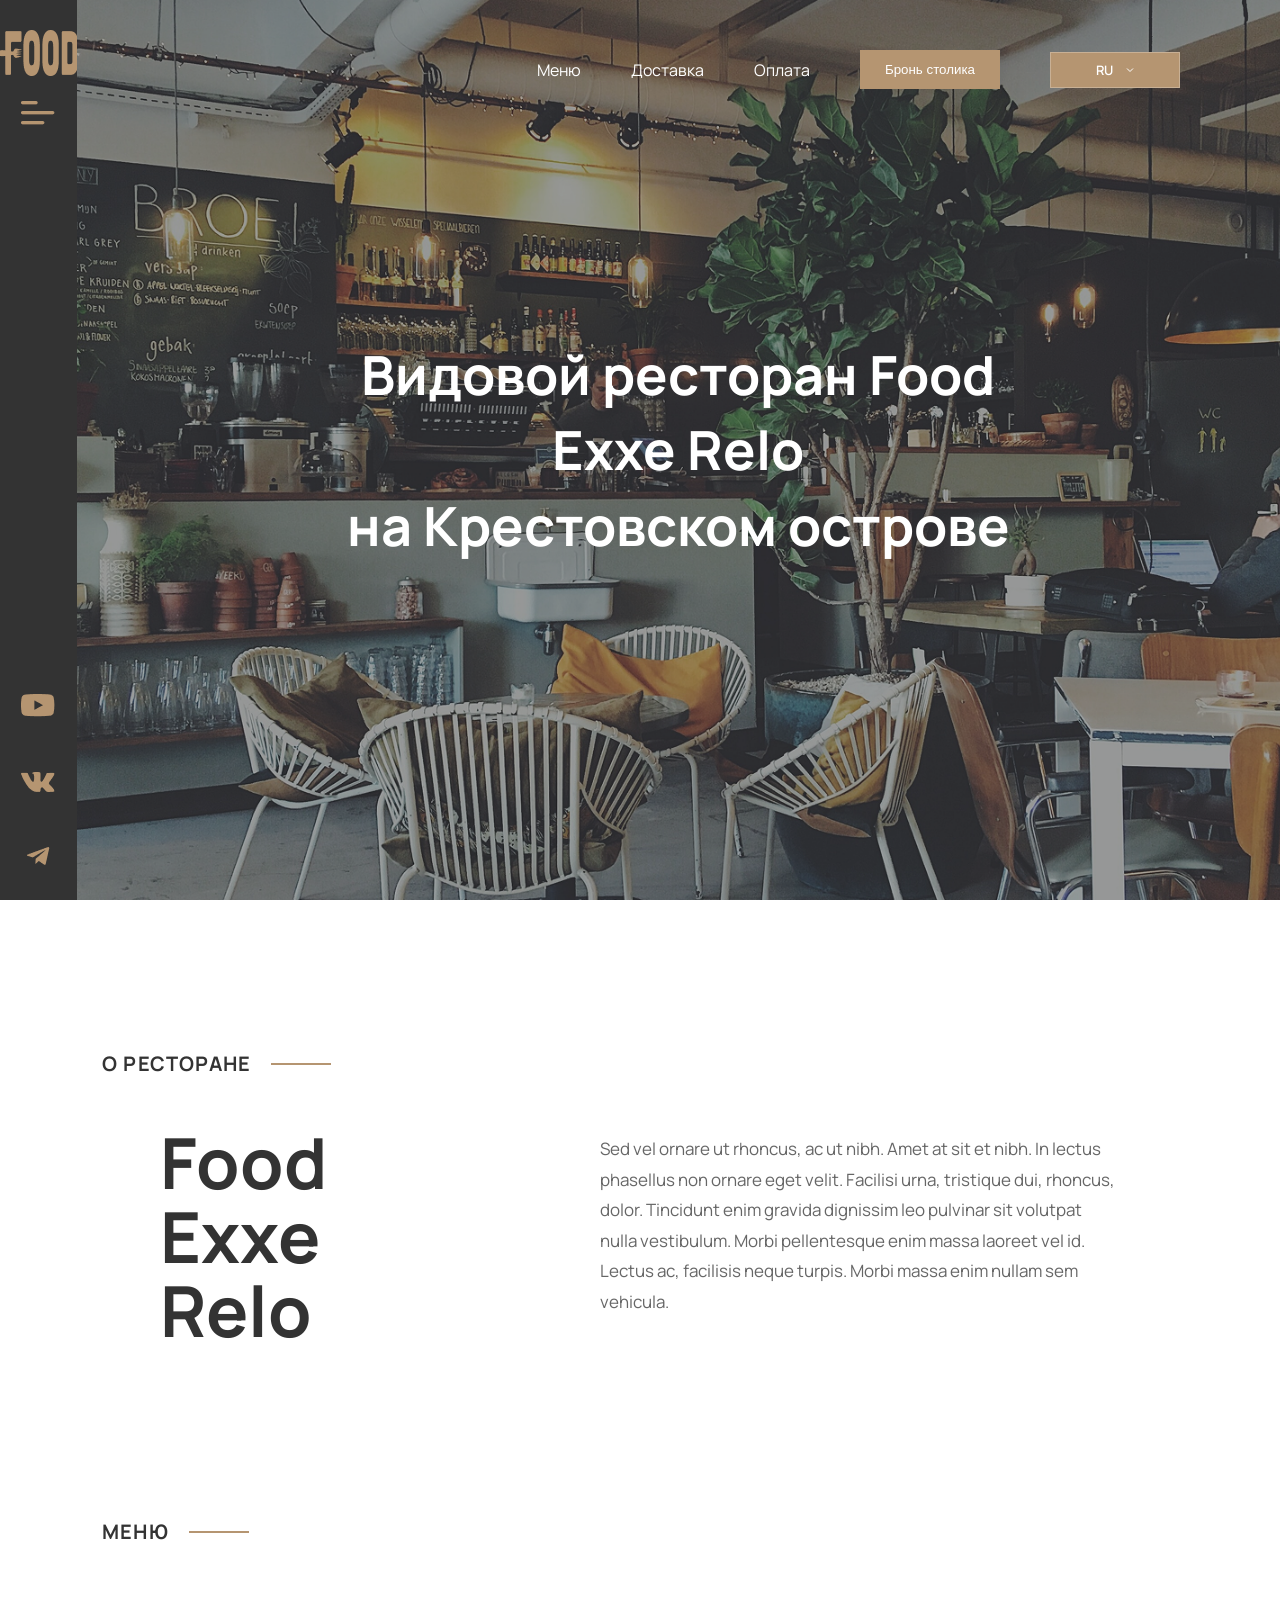
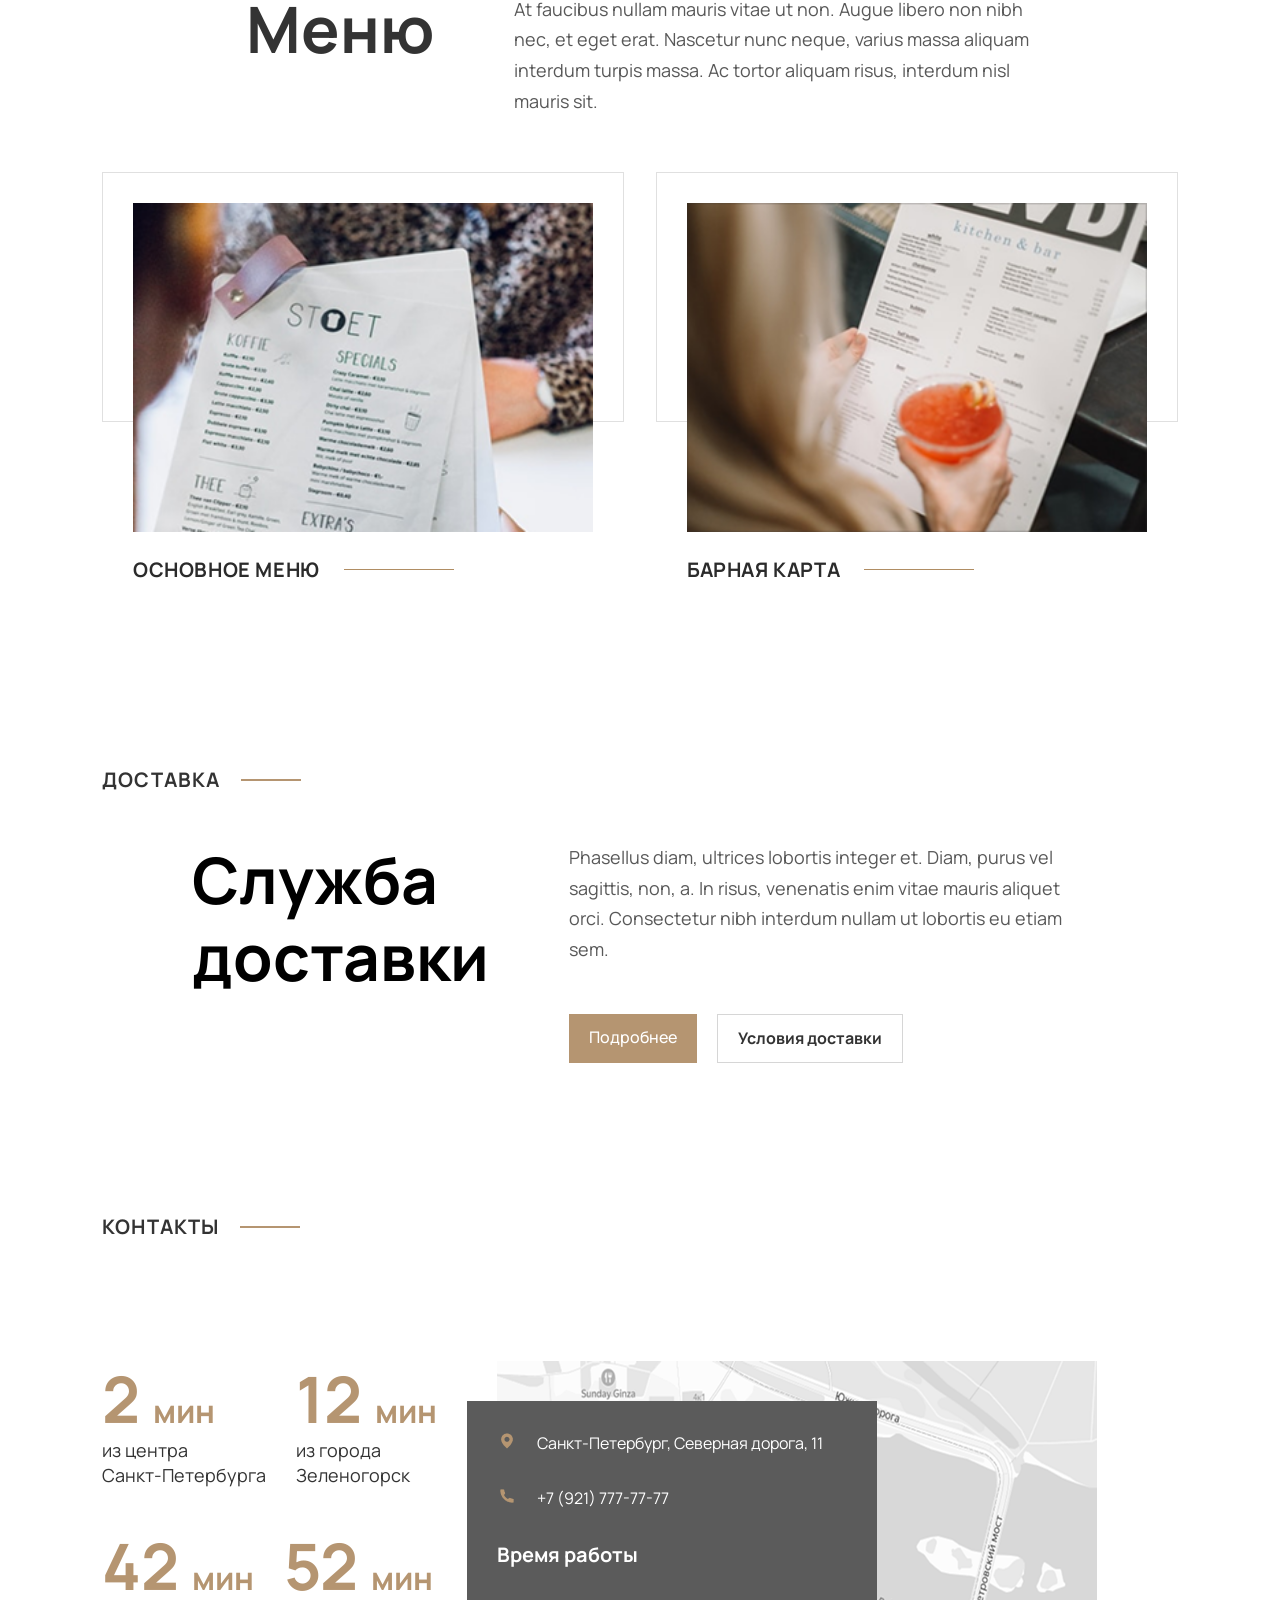
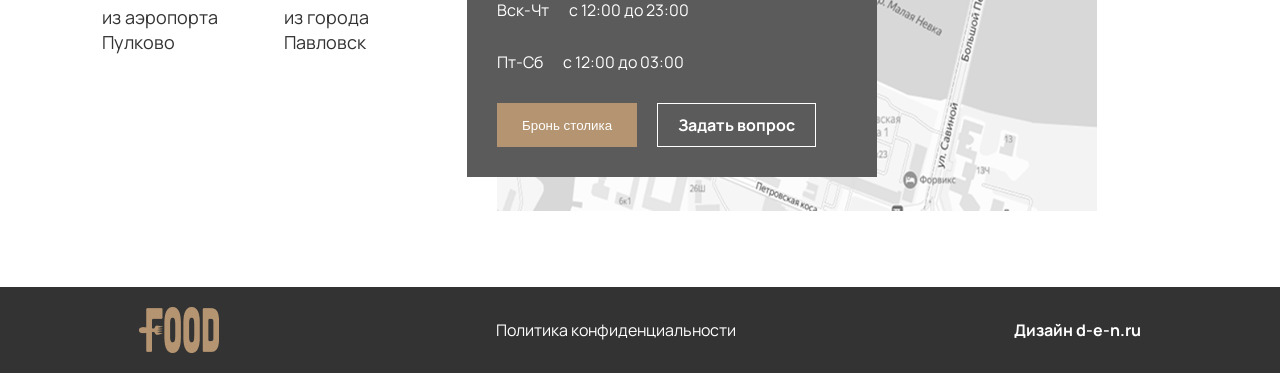
==== commit 443a7928: "dasdsfsdfsdfxcvxcdsfsfsd" ====
--- a/index.html
+++ b/index.html
@@ -47,7 +47,7 @@
                             <a class="wrapper-navbar-link" href="delivery.html" data-i18n="nav.delivery">Доставка</a>
                         </li>
                         <li>
-                            <a class="wrapper-navbar-link" href="#" data-i18n="nav.payment">Оплата</a>
+                            <a class="wrapper-navbar-link" href="#payment" data-i18n="nav.payment">Оплата</a>
                         </li>
                         <li>
                             <button id="openModal" class="wrapper-navbar__btn" type="button"
@@ -201,7 +201,7 @@
                 vitae mauris aliquet orci. Consectetur nibh interdum nullam ut lobortis eu etiam sem.
             </p>
             <div class="dostavka-btns">
-            <button id="openMobileMenu" type="button"  class="dostavka-more__btn"  data-i18n="delivery.more">Подробнее</button>
+            <a href="delivery.html" type="button"  class="dostavka-more__btn"  data-i18n="delivery.more">Подробнее</a>
             <a href="#" style="text-decoration: none;" class="dostavka-condition__btn"  data-i18n="delivery.conditions">Условия
                 доставки</a>
         </div>
@@ -247,7 +247,7 @@
                     </div>
                     <div class="map-location">
                         <a href="#"><img src="./images/ci_phone.png" alt=""></a>
-                        <a style="text-decoration: none; color: white; " href="#"><span class="map-location__left">+7 (921) 777-77-77 </span></a>
+                        <a style="text-decoration: none; color: white; " href="tel:+998901234567"><span class="map-location__left">+7 (921) 777-77-77 </span></a>
                     </div>
                     <h4 class="work-hour">Время работы</h4>
                     <div class="map-location">
@@ -328,7 +328,7 @@
                 </ul>
             </nav>
 
-            <button class="mobile-menu-btn" id="openModalFromMenu" data-i18n="nav.bookTable">
+            <button class="mobile-menu-btn" id="openModalMobile" data-i18n="nav.bookTable">
                 Бронь столика
             </button>
 
--- a/css/style.css
+++ b/css/style.css
@@ -378,8 +378,8 @@
 .mobile-menu-socials img {
   width: 24px;
   height: 24px;
-  opacity: 0.8;
-  transition: opacity 0.2s;
+  
+  
 }
 
 .mobile-menu-socials a:hover img {
@@ -1316,6 +1316,11 @@
 
 }
 
+.dostavka-more__btn {
+    cursor: pointer;
+    text-decoration: none;
+}
+
 @media (max-width: 1200px) {
     .container {
         margin: 100px auto;
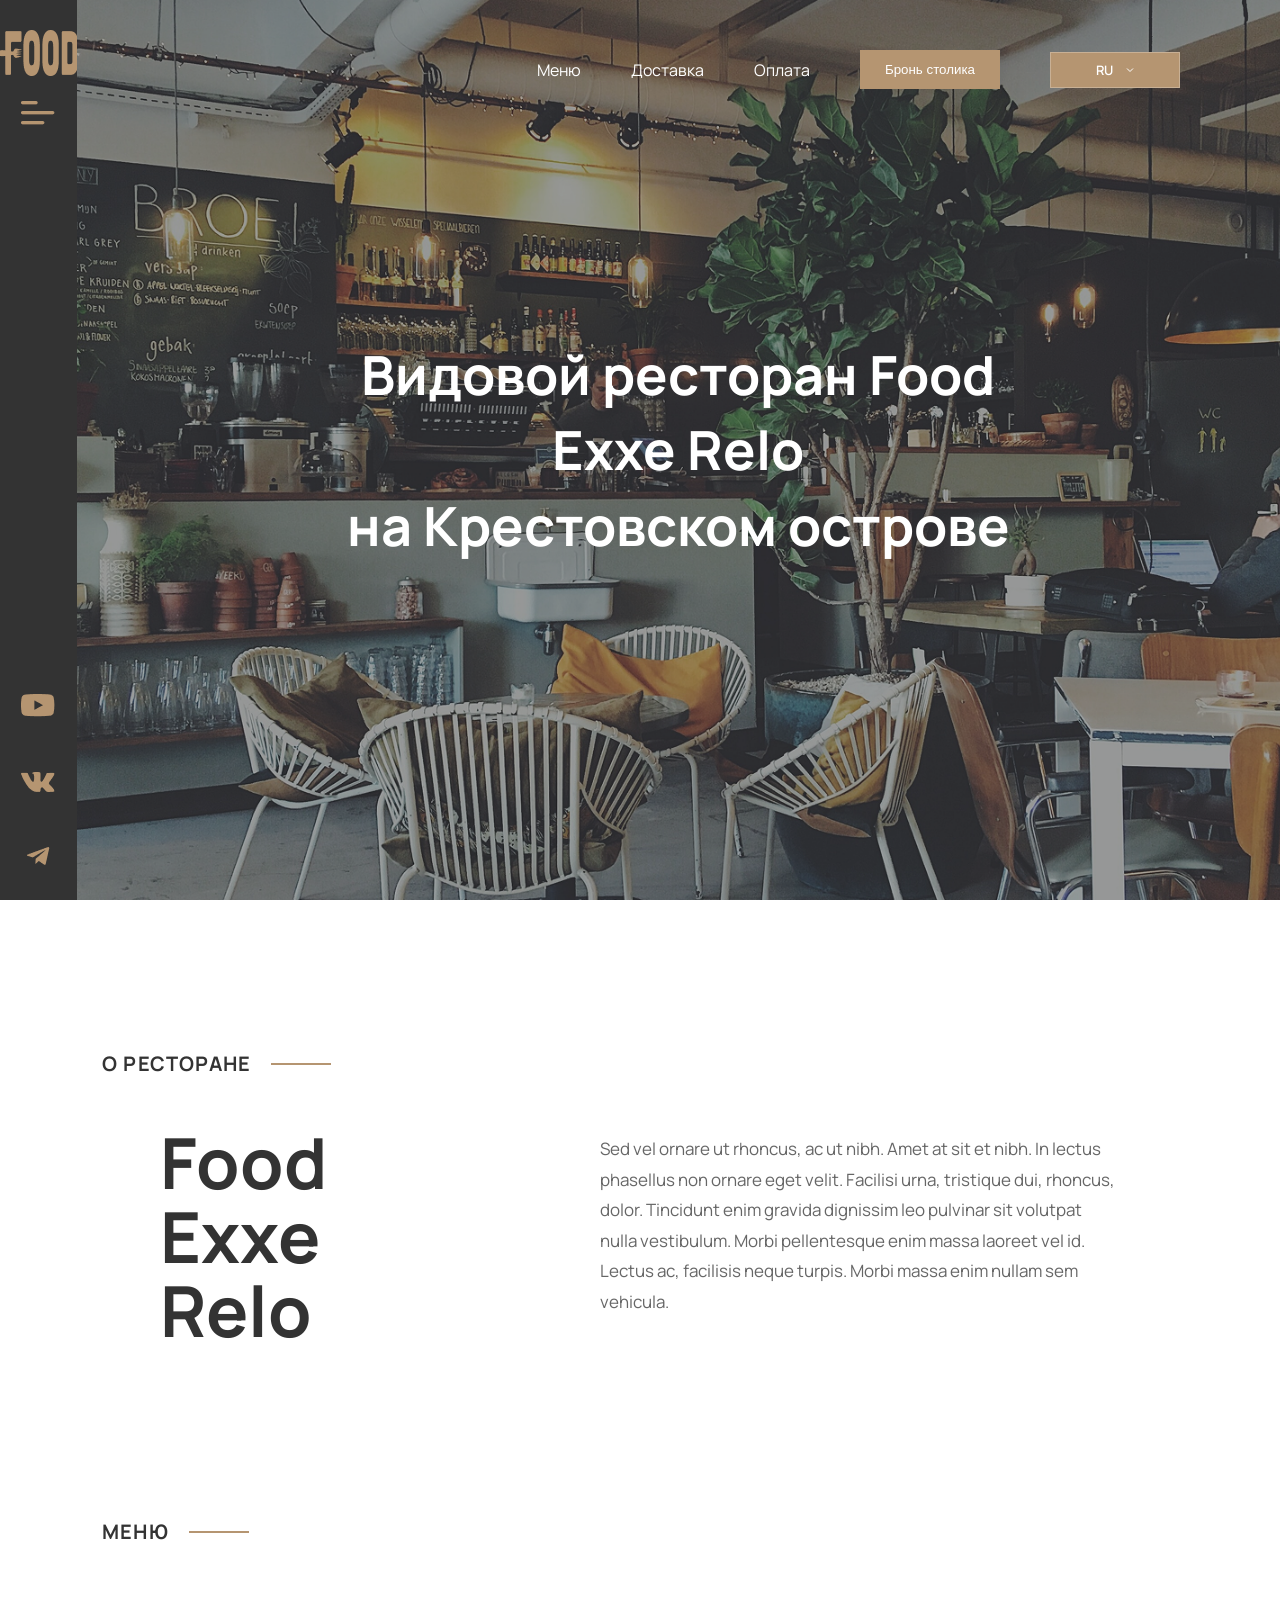
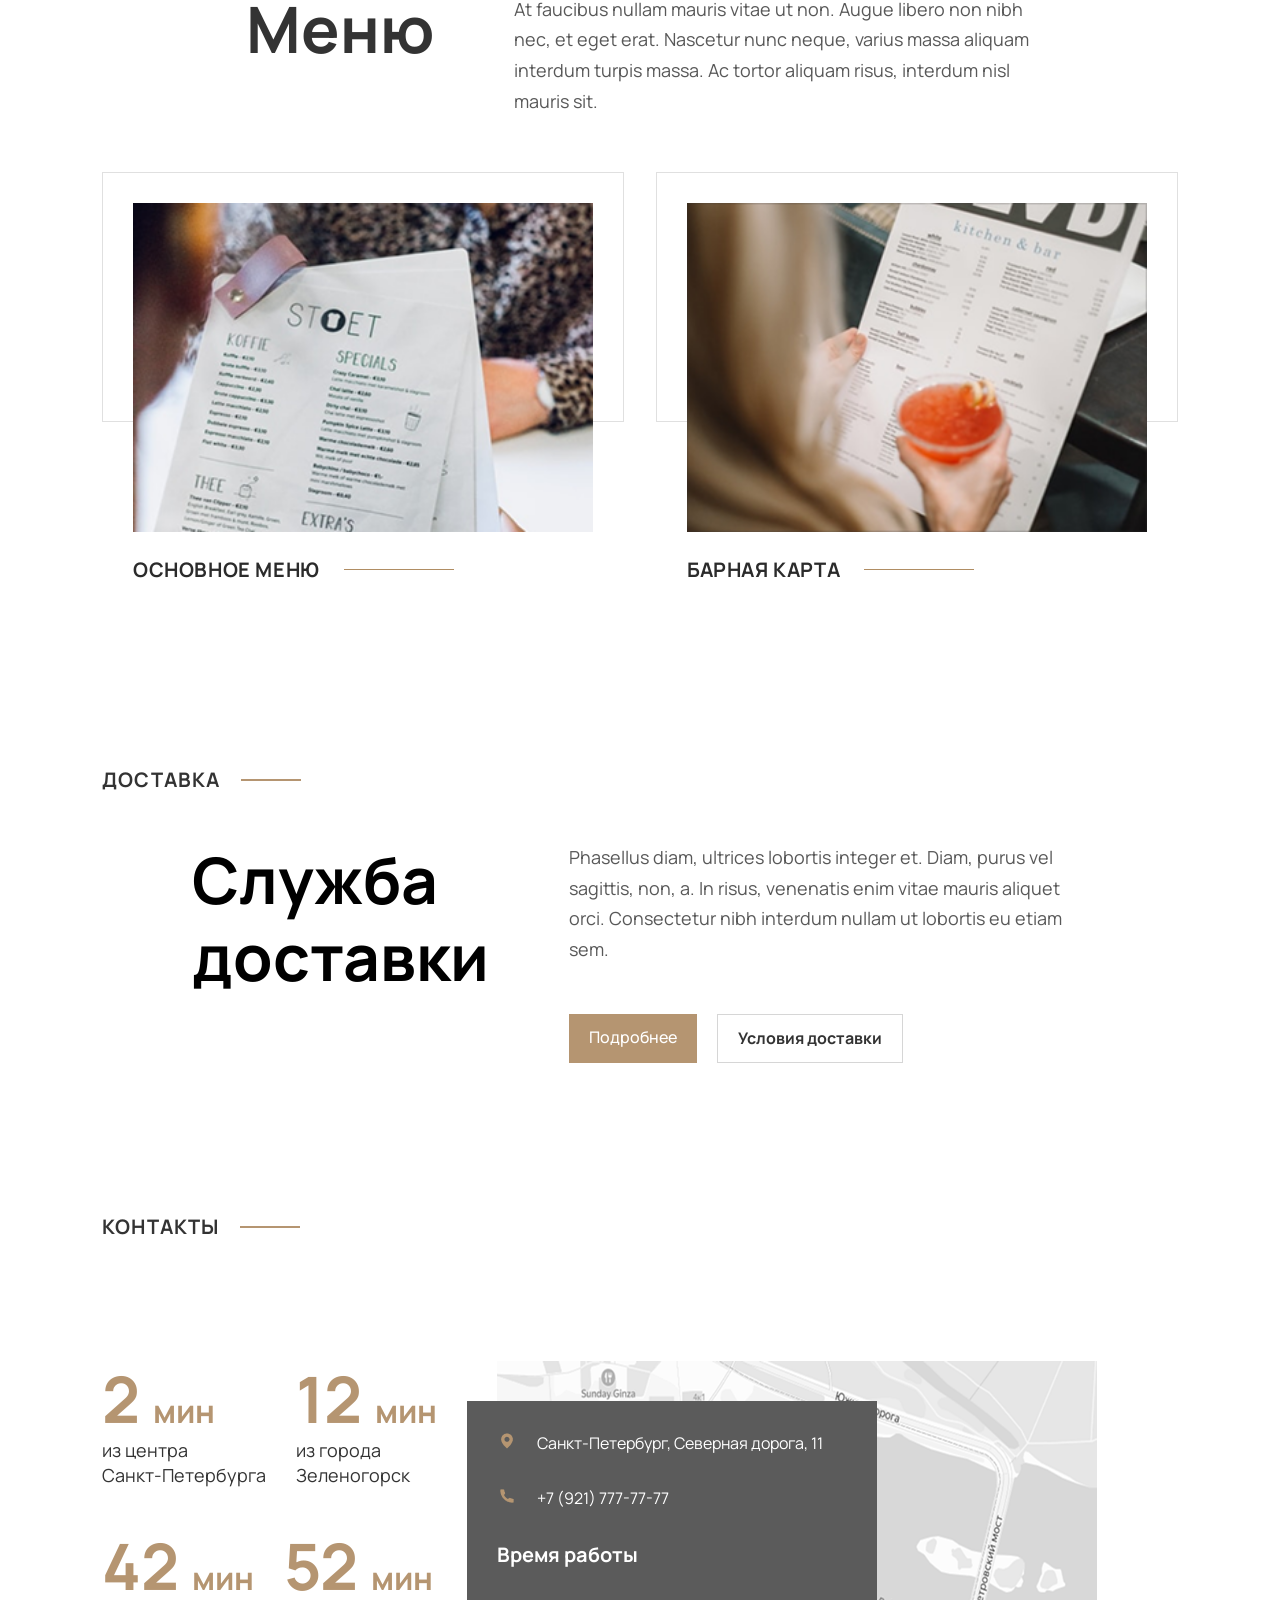
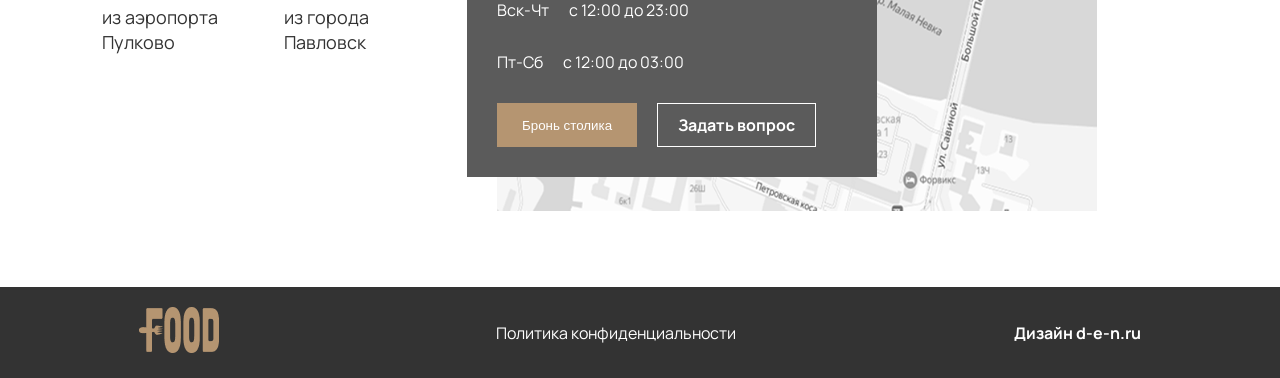
==== commit 7f92ff7f: "update delevery.html food.html" ====
--- a/index.html
+++ b/index.html
@@ -15,7 +15,7 @@
     <section class="layout">
         <aside class="sidebar">
             <div class="sidebar-left">
-                <a href="#">
+                <a href="">
                     <img src="./images/logo.png" alt="Logo">
 
                 </a>
@@ -272,9 +272,9 @@
 
     <footer class="footer">
         <div class="container2">
-            <img src="./images/logo.png" alt="Logo">
-            <p class="footer-politika" data-i18n="footer.privacy">Политика конфиденциальности</p>
-            <p class="footer-link" data-i18n="footer.design">Дизайн d-e-n.ru</p>
+             <a href=""><img src="./images/logo.png" alt="Logo"></a>
+    <a  href="" class="footer-politika" data-i18n="footer.privacy">Политика конфиденциальности</a>
+    <a href="" class="footer-link" data-i18n="footer.design">Дизайн d-e-n.ru</a>
 
         </div>
 
@@ -341,8 +341,8 @@
     </div>
 
     <script src="./js/i18n.js"></script>
-    <script src="./js/menu-data.js"></script>
-    <script src="./js/delivery.js"></script>
+    <script type="module" src="./js/menu-data.js"></script>
+    
     <script src="./js/script.js"></script>
 </body>
 
--- a/css/style.css
+++ b/css/style.css
@@ -620,6 +620,8 @@
     font-weight: 400;
     font-size: 16px;
     line-height: 140%;
+    text-decoration: none;
+    color: rgba(255, 255, 255, 1);
 }
 
 .footer-link {
@@ -627,6 +629,8 @@
     font-size: 16px;
     line-height: 140%;
     color: rgba(255, 255, 255, 1);
+    text-decoration: none;
+
 }
 
 
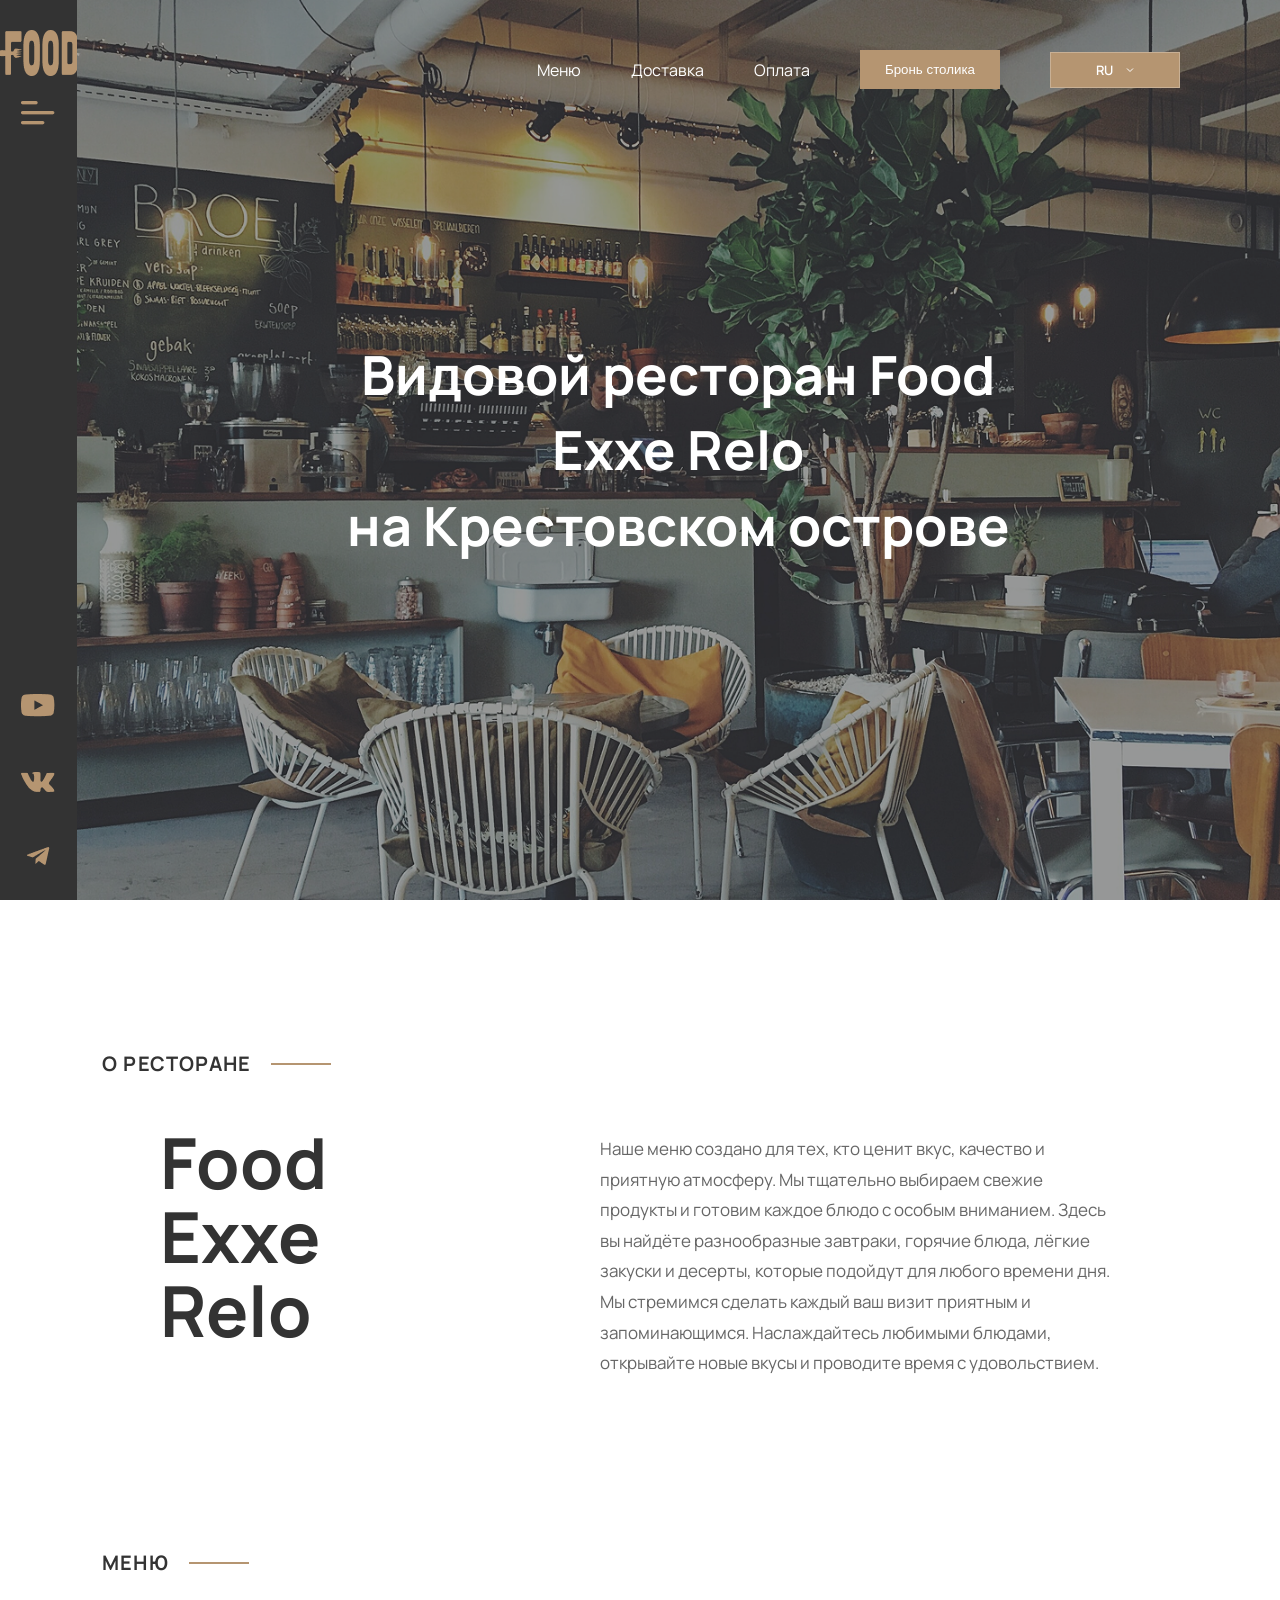
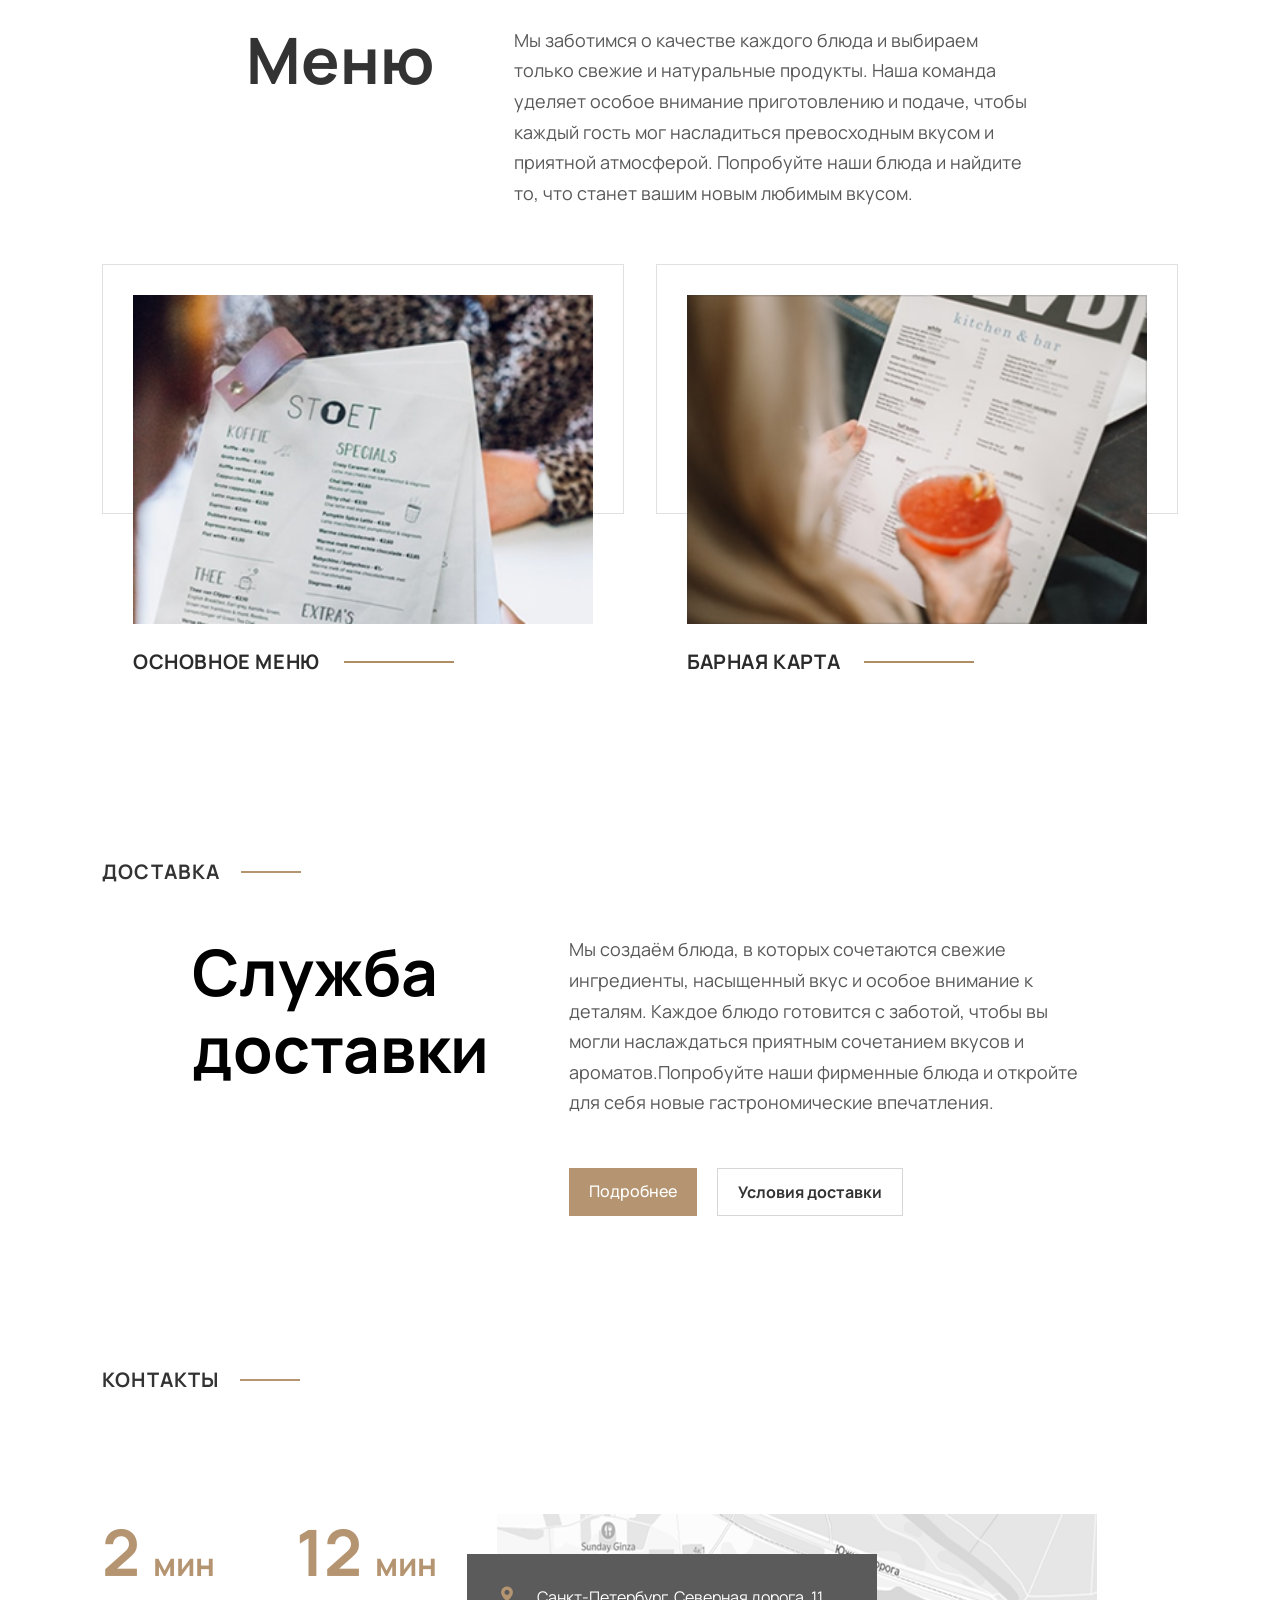
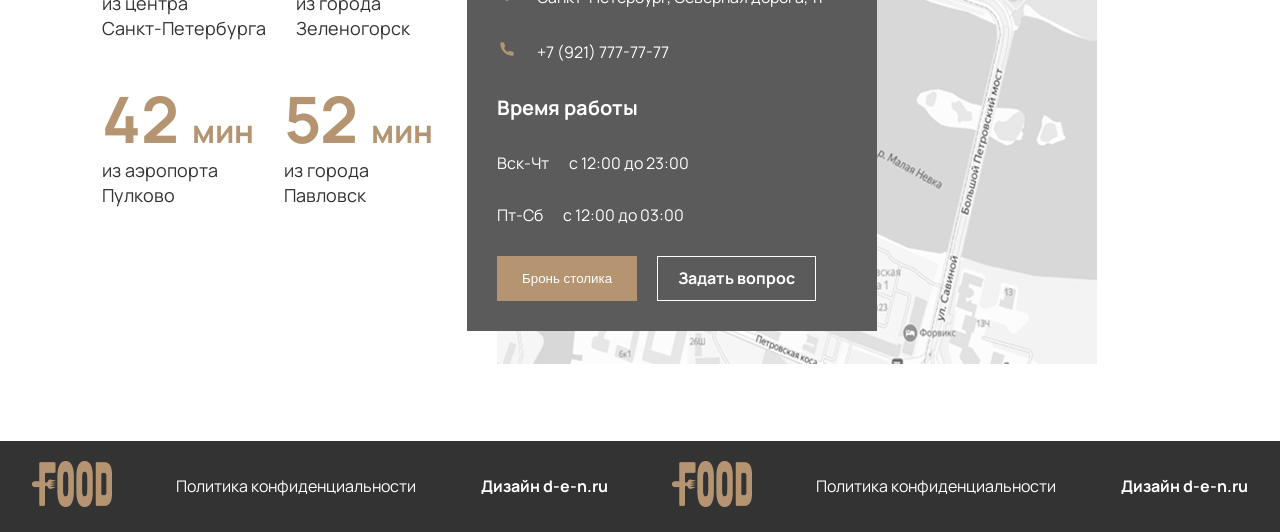
==== commit 665d3a36: "fsdew" ====
--- a/index.html
+++ b/index.html
@@ -272,9 +272,16 @@
 
     <footer class="footer">
         <div class="container2">
+
              <a href=""><img src="./images/logo.png" alt="Logo"></a>
     <a  href="" class="footer-politika" data-i18n="footer.privacy">Политика конфиденциальности</a>
     <a href="" class="footer-link" data-i18n="footer.design">Дизайн d-e-n.ru</a>
+
+            <a href="">
+                <img src="./images/logo.png" alt="Logo">
+            </a>
+            <a href="" class="footer-politika" data-i18n="footer.privacy">Политика конфиденциальности</a>
+            <a href="" class="footer-link" data-i18n="footer.design">Дизайн d-e-n.ru</a>
 
         </div>
 
@@ -311,7 +318,7 @@
         <div class="mobile-menu-content">
 
             <div class="mobile-menu-logo">
-                <img src="./images/logo.png" alt="FOOD">
+                <a href=""><img src="./images/logo.png" alt="FOOD"></a>
                 <br>
                 <button class="mobile-menu-close" id="closeMobileMenu" data-i18n-aria="modal.close"
                     aria-label="Закрыть">×</button>
--- a/css/style.css
+++ b/css/style.css
@@ -630,7 +630,11 @@
     line-height: 140%;
     color: rgba(255, 255, 255, 1);
     text-decoration: none;
-
+<<<<<<< HEAD
+
+=======
+    
+>>>>>>> 1e6b19f (login parol)
 }
 
 
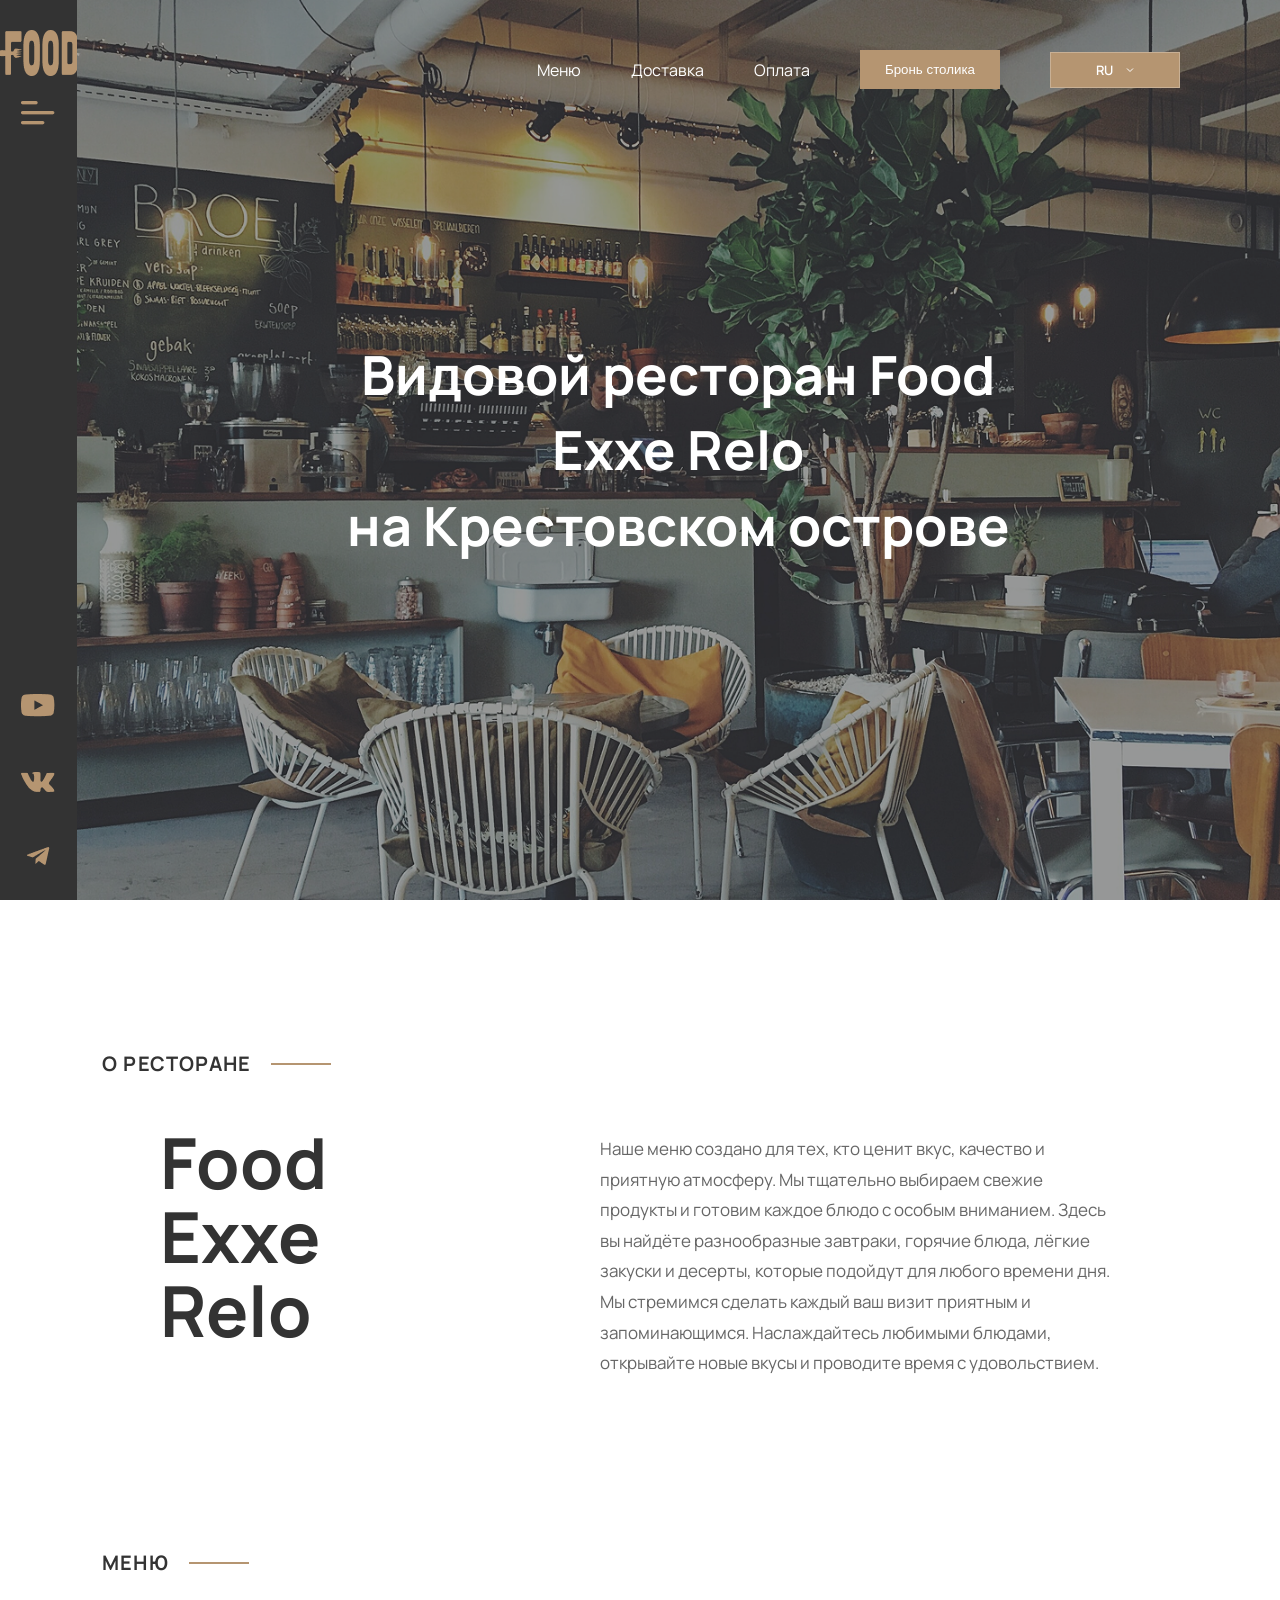
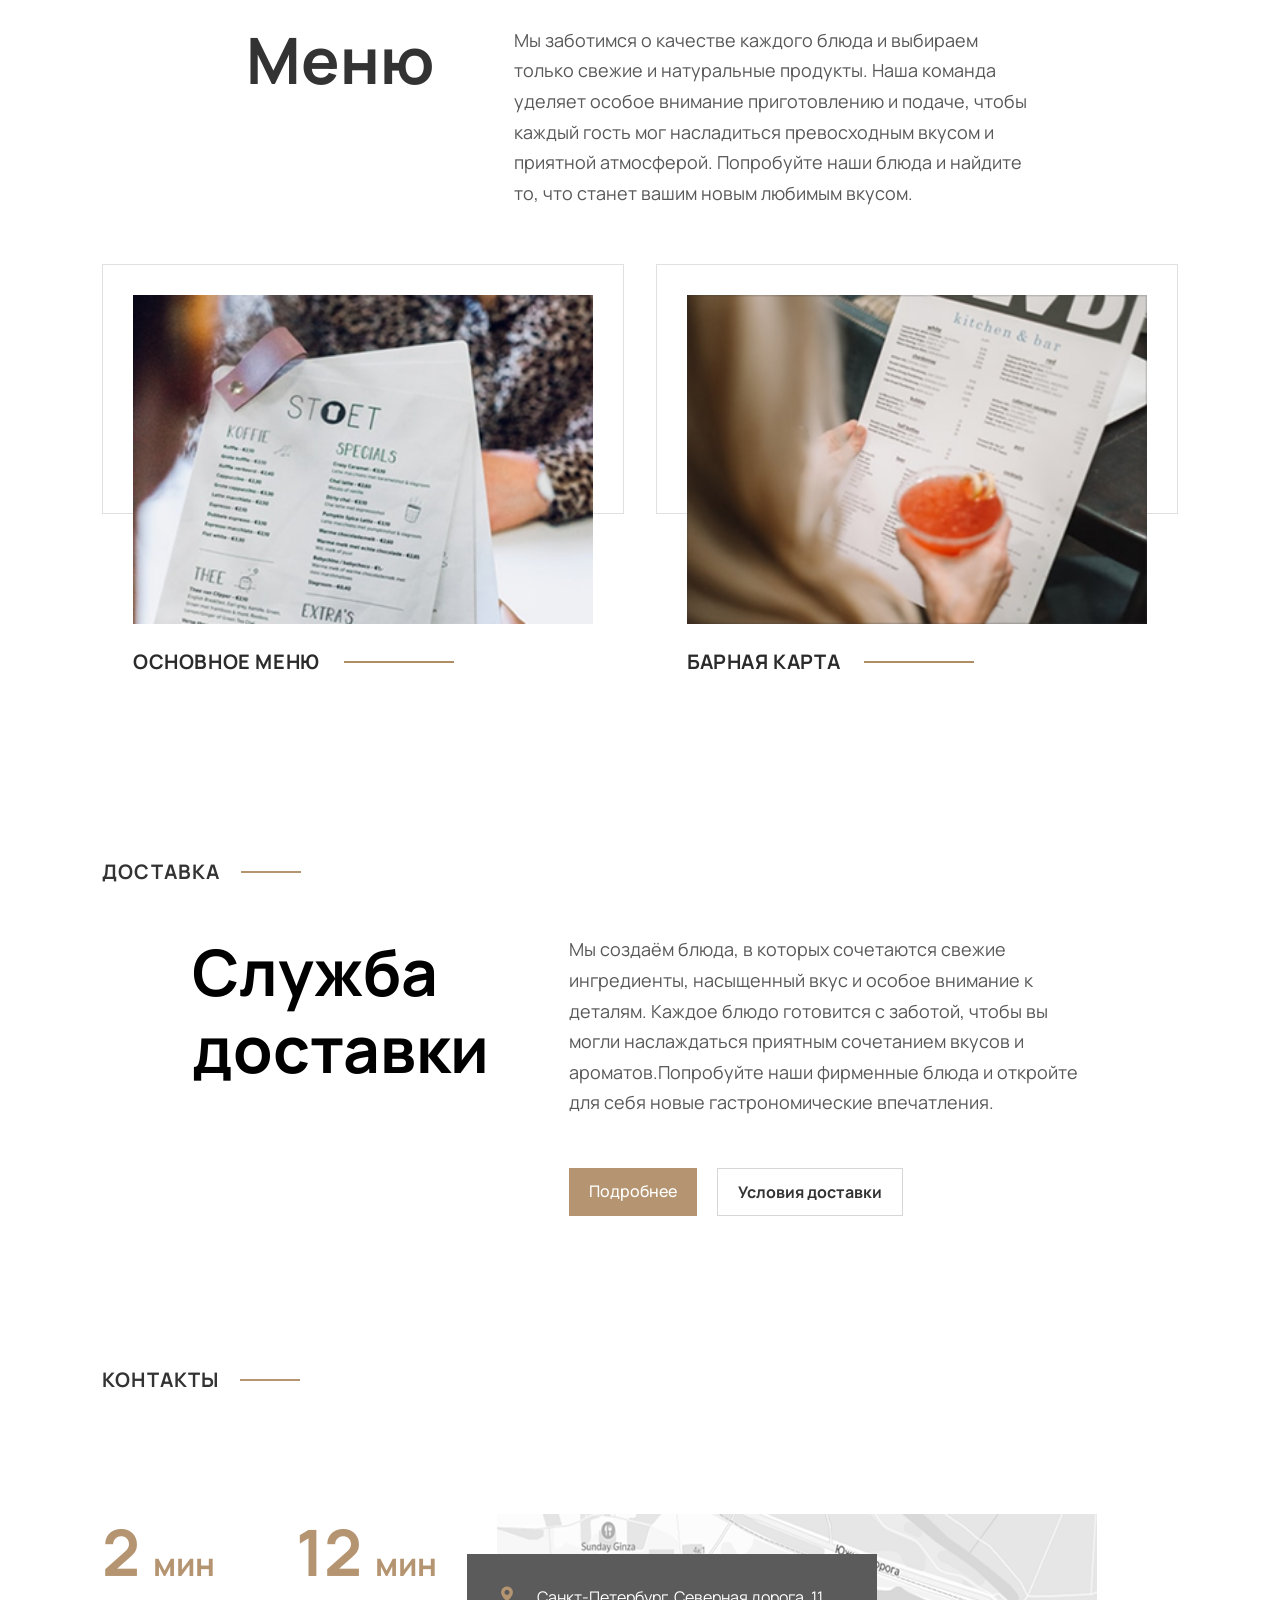
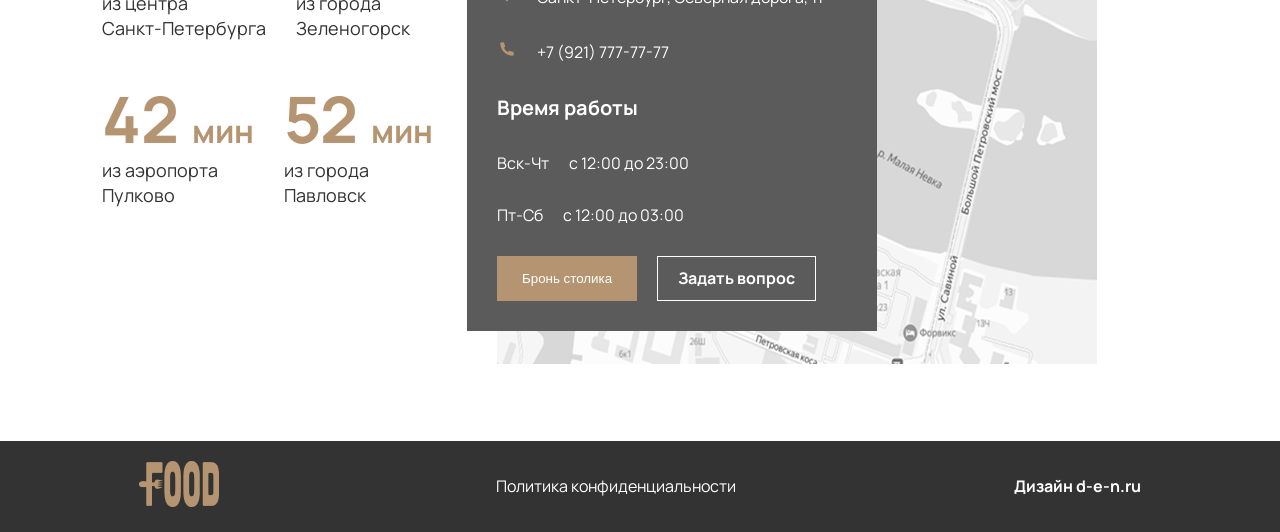
==== commit 205c5427: "update all section" ====
--- a/index.html
+++ b/index.html
@@ -6,7 +6,6 @@
     <meta name="viewport" content="width=device-width, initial-scale=1.0">
     <title>Food Exxe Relo</title>
     <link rel="stylesheet" href="./css/style.css">
-
     <link href="https://fonts.googleapis.com/css2?family=Manrope:wght@300;400;500;600;700&display=swap"
         rel="stylesheet">
 </head>
@@ -184,7 +183,6 @@
             </article>
             </a>
         </div>
-
     </section>
     <br>
     <br>
@@ -243,33 +241,31 @@
                 <div class="map-card">
                     <div class="map-location">
                         <a href=""><img src="./images/ci_location.png" alt=""></a>
-                       <a style="text-decoration: none; color: white; " href=""> <span class="map-location__left">Санкт-Петербург, Северная дорога, 11 </span></a>
+                       <a style="text-decoration: none; color: white; " href=""> <span class="map-location__left" data-i18n="map.address">Санкт-Петербург, Северная дорога, 11 </span></a>
                     </div>
                     <div class="map-location">
                         <a href="#"><img src="./images/ci_phone.png" alt=""></a>
                         <a style="text-decoration: none; color: white; " href="tel:+998901234567"><span class="map-location__left">+7 (921) 777-77-77 </span></a>
                     </div>
-                    <h4 class="work-hour">Время работы</h4>
+                    <h4 class="work-hour" data-i18n="map.workHours">Время работы</h4>
                     <div class="map-location">
-                        <span>Вск-Чт</span> 
-                    <span>с 12:00 до 23:00</span>
+                        <span data-i18n="map.sunThu">Вск-Чт</span> 
+                    <span data-i18n="map.hours1">с 12:00 до 23:00</span>
                     </div>
                     <div class="map-location">
-                        <span>Пт-Сб</span> 
-                    <span>с 12:00 до 03:00</span>
+                        <span data-i18n="map.friSat">Пт-Сб</span> 
+                    <span data-i18n="map.hours2">с 12:00 до 03:00</span>
                     </div>
                    <div class="map-btns">
                      <button id="openModalFromMenu" class="wrapper-navbar__btn sidebar-book-btn" type="button"
                     data-i18n="nav.bookTable">Бронь столика</button>
-                     <a style="text-decoration: none;" href="#" class="bron-stol" 
+                     <a style="text-decoration: none;" href="#" class="bron-stol" data-i18n="map.askQuestion"
                     >Задать вопрос</a>
                    </div>
                 </div>
             </div>
         </div>
     </section>
-
-
     <footer class="footer">
         <div class="container2">
 
@@ -277,14 +273,7 @@
     <a  href="" class="footer-politika" data-i18n="footer.privacy">Политика конфиденциальности</a>
     <a href="" class="footer-link" data-i18n="footer.design">Дизайн d-e-n.ru</a>
 
-            <a href="">
-                <img src="./images/logo.png" alt="Logo">
-            </a>
-            <a href="" class="footer-politika" data-i18n="footer.privacy">Политика конфиденциальности</a>
-            <a href="" class="footer-link" data-i18n="footer.design">Дизайн d-e-n.ru</a>
-
-        </div>
-
+        </div>
     </footer>
 
     <!-- ===== Modal ===== -->
@@ -349,8 +338,6 @@
 
     <script src="./js/i18n.js"></script>
     <script type="module" src="./js/menu-data.js"></script>
-    
     <script src="./js/script.js"></script>
 </body>
-
 </html>
--- a/css/style.css
+++ b/css/style.css
@@ -630,11 +630,8 @@
     line-height: 140%;
     color: rgba(255, 255, 255, 1);
     text-decoration: none;
-<<<<<<< HEAD
-
-=======
-    
->>>>>>> 1e6b19f (login parol)
+
+
 }
 
 
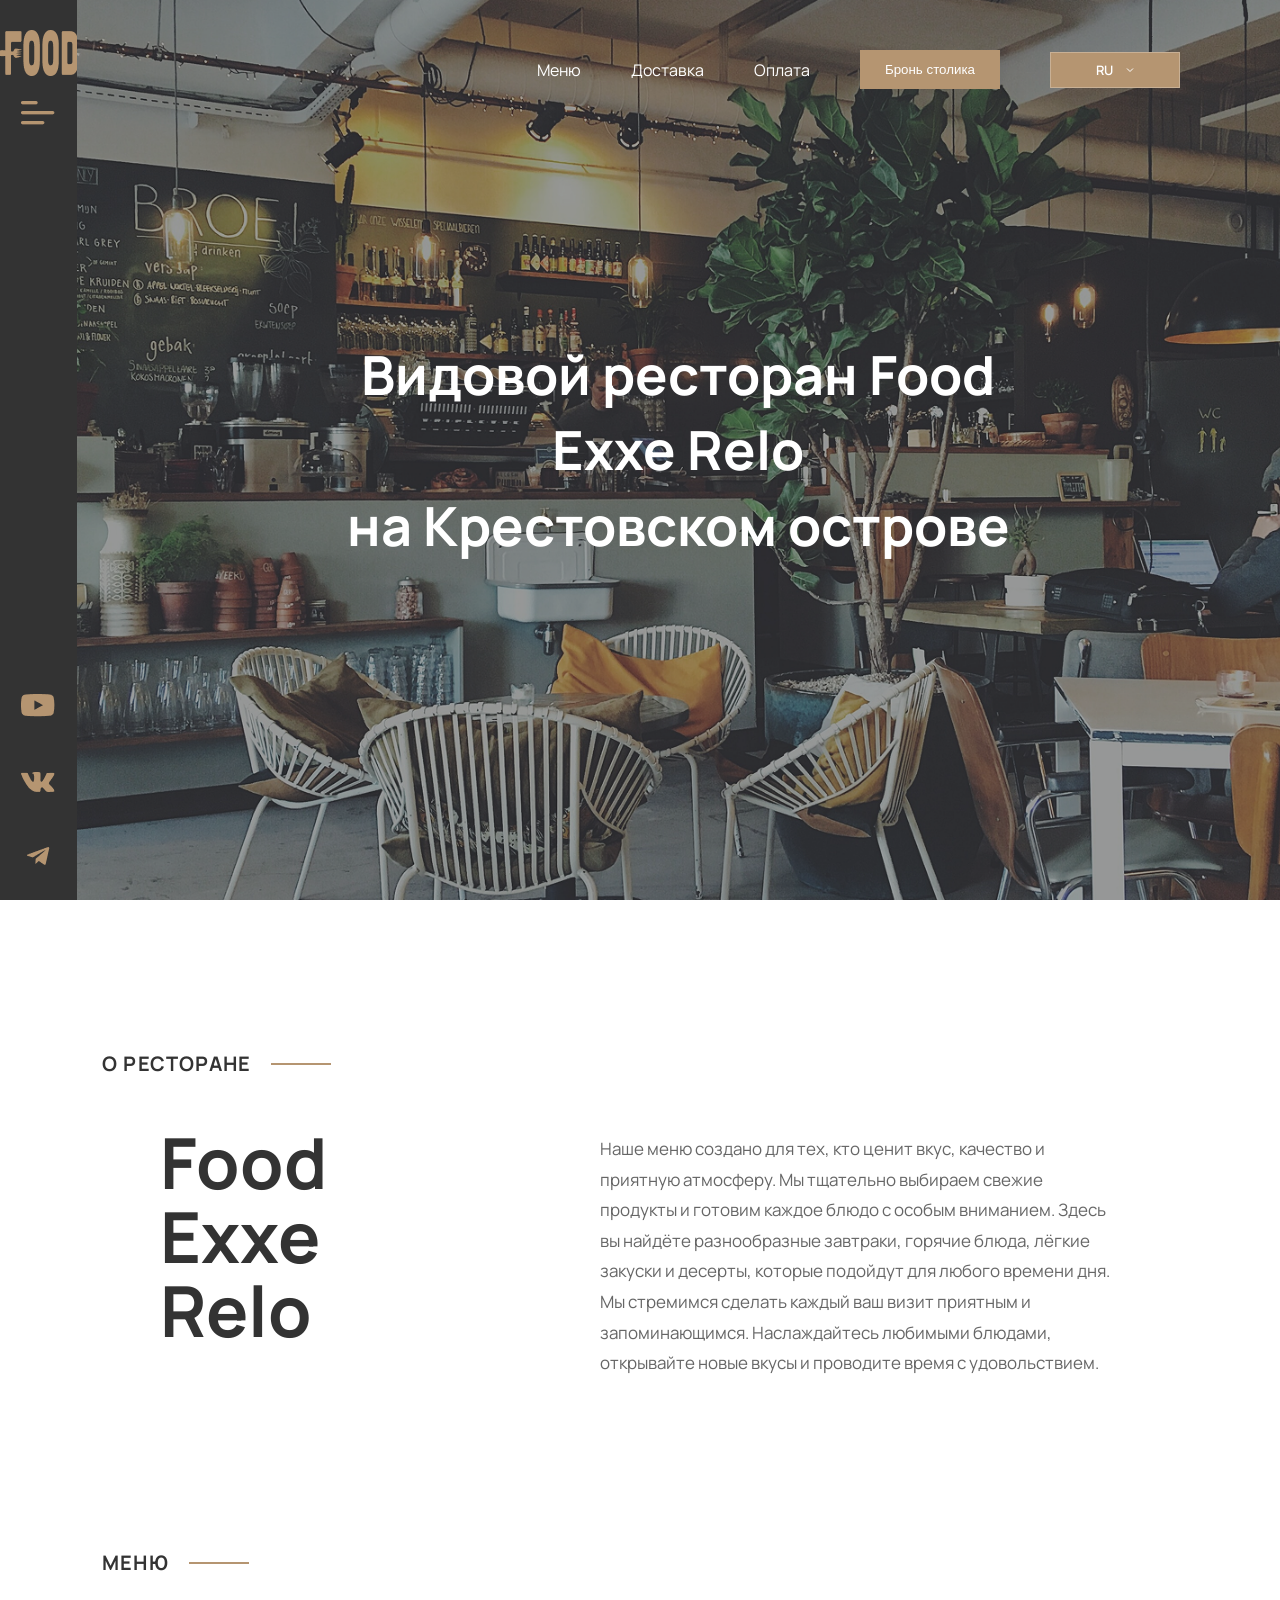
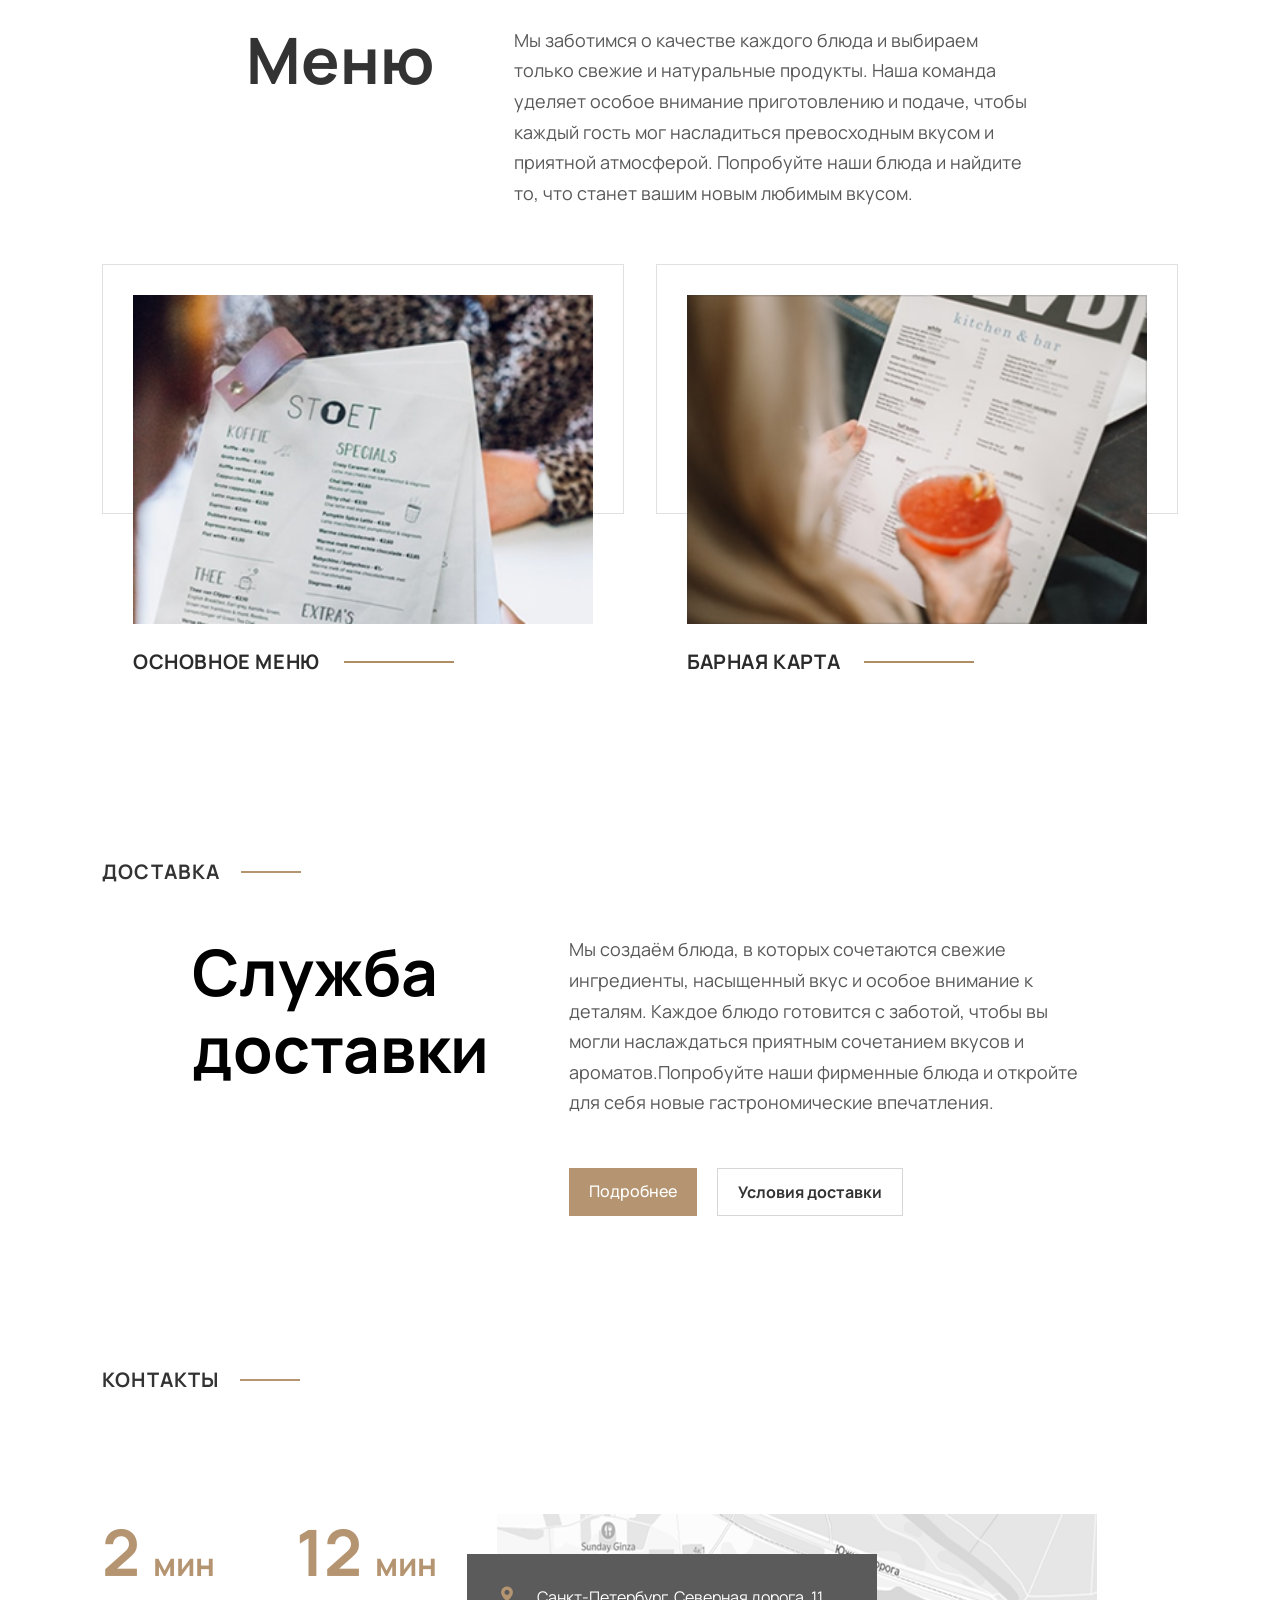
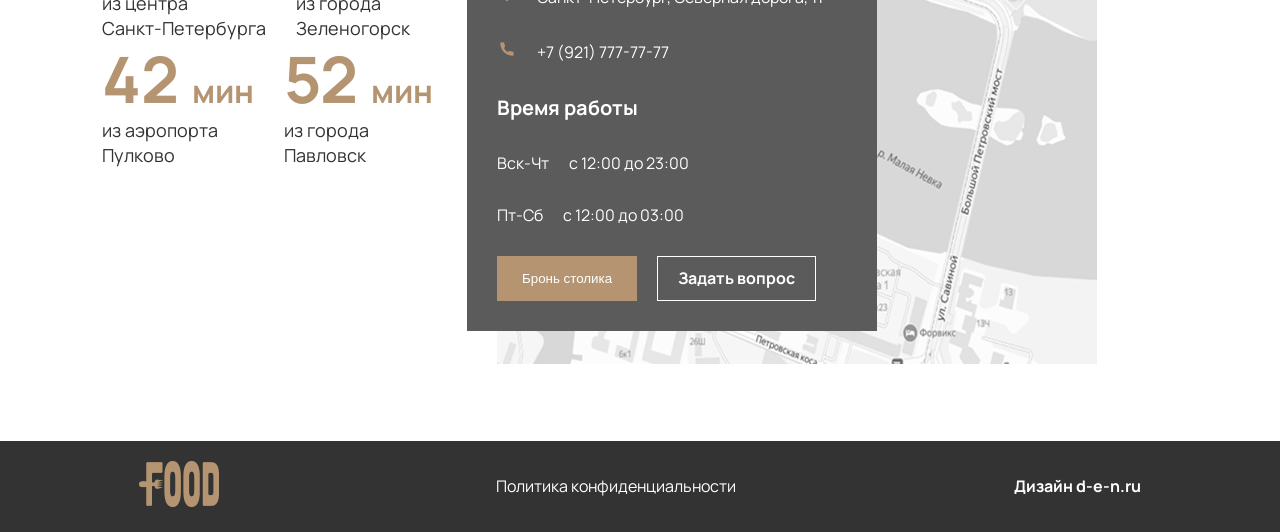
==== commit 2018e36b: "fsdwqeqw" ====
--- a/index.html
+++ b/index.html
@@ -193,7 +193,7 @@
         </div>
         <div class="restoran-about__text resto-bar">
             <b class="dostavka-about__h2" data-i18n-html="delivery.title">Служба <br> доставки</b>
-            <div style="display: flex; flex-direction: column; gap: 50px; align-items: start;">
+            <div class="restoran-about__desc">
                 <p class="restoran-about__description" data-i18n="delivery.description">
                 Phasellus diam, ultrices lobortis integer et. Diam, purus vel sagittis, non, a. In risus, venenatis enim
                 vitae mauris aliquet orci. Consectetur nibh interdum nullam ut lobortis eu etiam sem.
--- a/css/style.css
+++ b/css/style.css
@@ -465,6 +465,11 @@
     gap: 32px;
 }
 
+.restoran-about__desc {
+    display: flex;
+    flex-direction: column; gap: 50px; align-items: start;
+}
+
 .menu-card {
     border: 1px solid rgba(51, 51, 51, 0.15);
     height: 250px;
@@ -582,7 +587,7 @@
 }
 
 .contact-left__items + .contact-left__items {
-    margin-top: 40px;
+    
 }
 
 
@@ -1003,6 +1008,11 @@
     .delivery-account {
         justify-content: flex-end;
     }
+    
+    .restoran-about__desc {
+        position: relative;
+        top: 20px;
+    }
 
     .delivery-grid {
         grid-template-columns: repeat(2, 1fr);
@@ -1027,7 +1037,7 @@
         width: 100%;
         
     }
-    
+   
     .contact-map img {
         width: 100%;
         
@@ -1535,7 +1545,7 @@
     }
 
     .restoran-about__description {
-        margin-top: 30px;
+        padding: 20px;
     }
 
     .contact-left{
@@ -1590,6 +1600,9 @@
     .dostavka-about__h2{
         display: none;
     }
+    .contact-city{
+        font-size: 2px;
+    }
     .container {
         margin: 48px auto;
         padding: 0 16px;
@@ -1632,13 +1645,7 @@
         
     }
 
-    .menu-card__image{
-        
-        
-        display: flex;
-        flex-direction: column;
-        gap: 50px;
-    }
+   
     .menu-card__media {
         position: relative;
         top: -30px;
@@ -1650,7 +1657,7 @@
     }
 
     .restoran-about__description{
-        padding-top: 20px;
+        
         
     }
 
@@ -1675,6 +1682,10 @@
         margin-top: -50px;
         
     }
+    .restoran-about__desc {
+        position: relative;
+        top: 90px;
+    }
 
     .restoran-about__h2 {
         margin-top: -30px;
@@ -1692,7 +1703,7 @@
 
     .restoran-about__description,
     .contact-city {
-        font-size: 16px;
+        font-size: 12px;
     }
     
 
@@ -1704,6 +1715,10 @@
         gap: 20px;
     }
 
+    .contact-left{
+        padding-top: 30px;
+        gap: 90px;
+    }
     .contact-num {
         font-size: 36px;
     }
@@ -1784,7 +1799,9 @@
         gap: 6px;
         flex-shrink: 0;
     }
-
+    .location-map{
+        display: block;
+    }
     .sidebar-book-btn {
         padding: 7px 8px;
         font-size: 10px;
@@ -1796,10 +1813,7 @@
         border: none;
         padding: 0;
     }
-    .contact-map img {
-        width: 100%;
-        
-    }
+    
     .dostavka-btns{
         width: 100%;
         
@@ -1814,14 +1828,24 @@
     .menu-card__about{
         display: none;
     }
+    
     .map-card{
         width: 100%;
         display: none;
     }
+    .restoran-about__desc{
+        position: static;
+        
+    }
+    .menu-cards{
+        display: flex;
+        flex-direction: column;
+        gap: 90px;
+    }
 
     .menu-card__media img {
         width: 100%;
-        height: auto;
+        
     }
 
     .lang-select {
@@ -1833,7 +1857,9 @@
         padding: 7px 6px;
         font-size: 11px;
     }
-
+    .contact-left{
+        gap: 5px;
+    }
     .container {
         margin: 32px auto;
         padding: 0 12px;
@@ -1935,9 +1961,7 @@
      margin-top: 20px;  
     }
 
-    .restoran-about__description {
-        margin-top: 10px;
-    }
+    
 
     .about-section__title {
         font-size: 32px;
@@ -1949,7 +1973,7 @@
     }
 
     .contact-map {
-        min-height: 280px;
+        display: none;
     }
 
     .contact-map iframe {
@@ -1996,10 +2020,15 @@
         font-size: 18px;
         padding: 0 10px;
     }
-    
+   
 
     .about-section__title {
         font-size: 28px;
+    }
+    .location-map{
+        display: block;
+        width: 100%;
+        
     }
 
     .restoran-about__h2,
